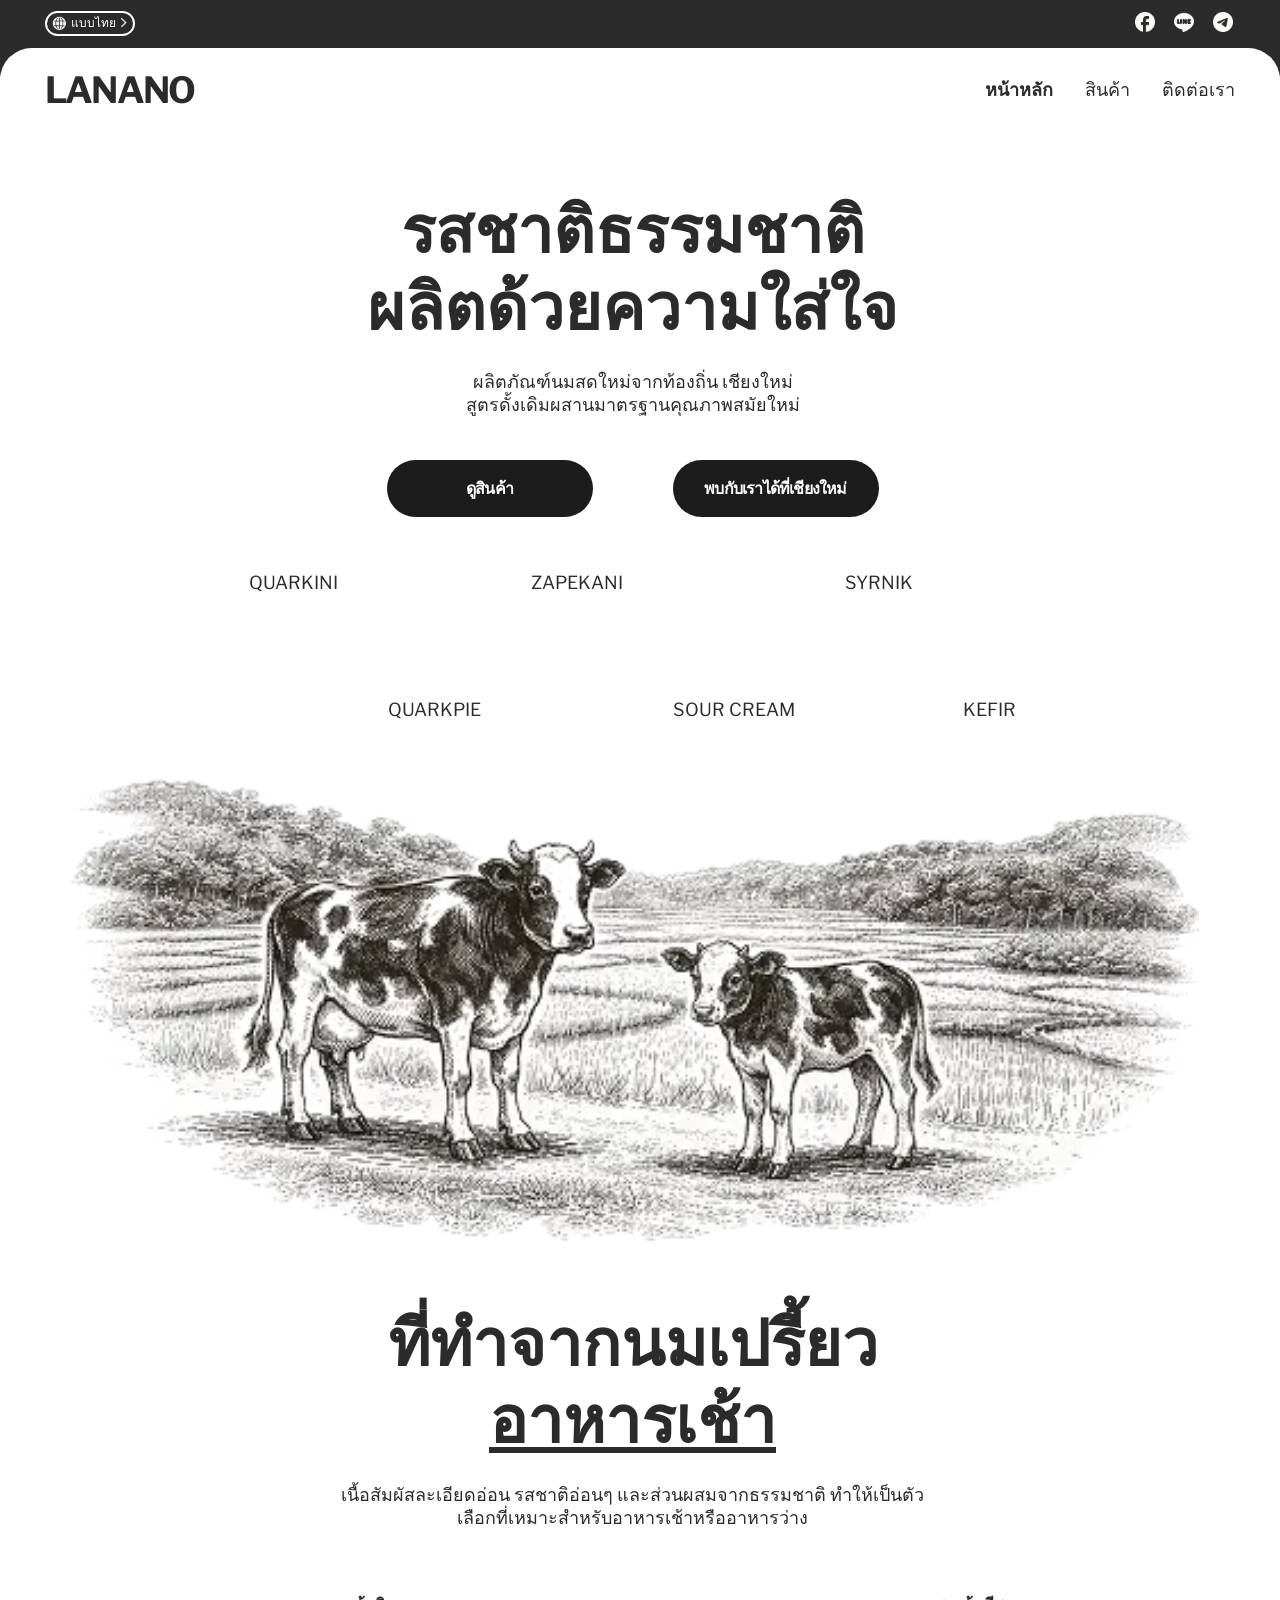
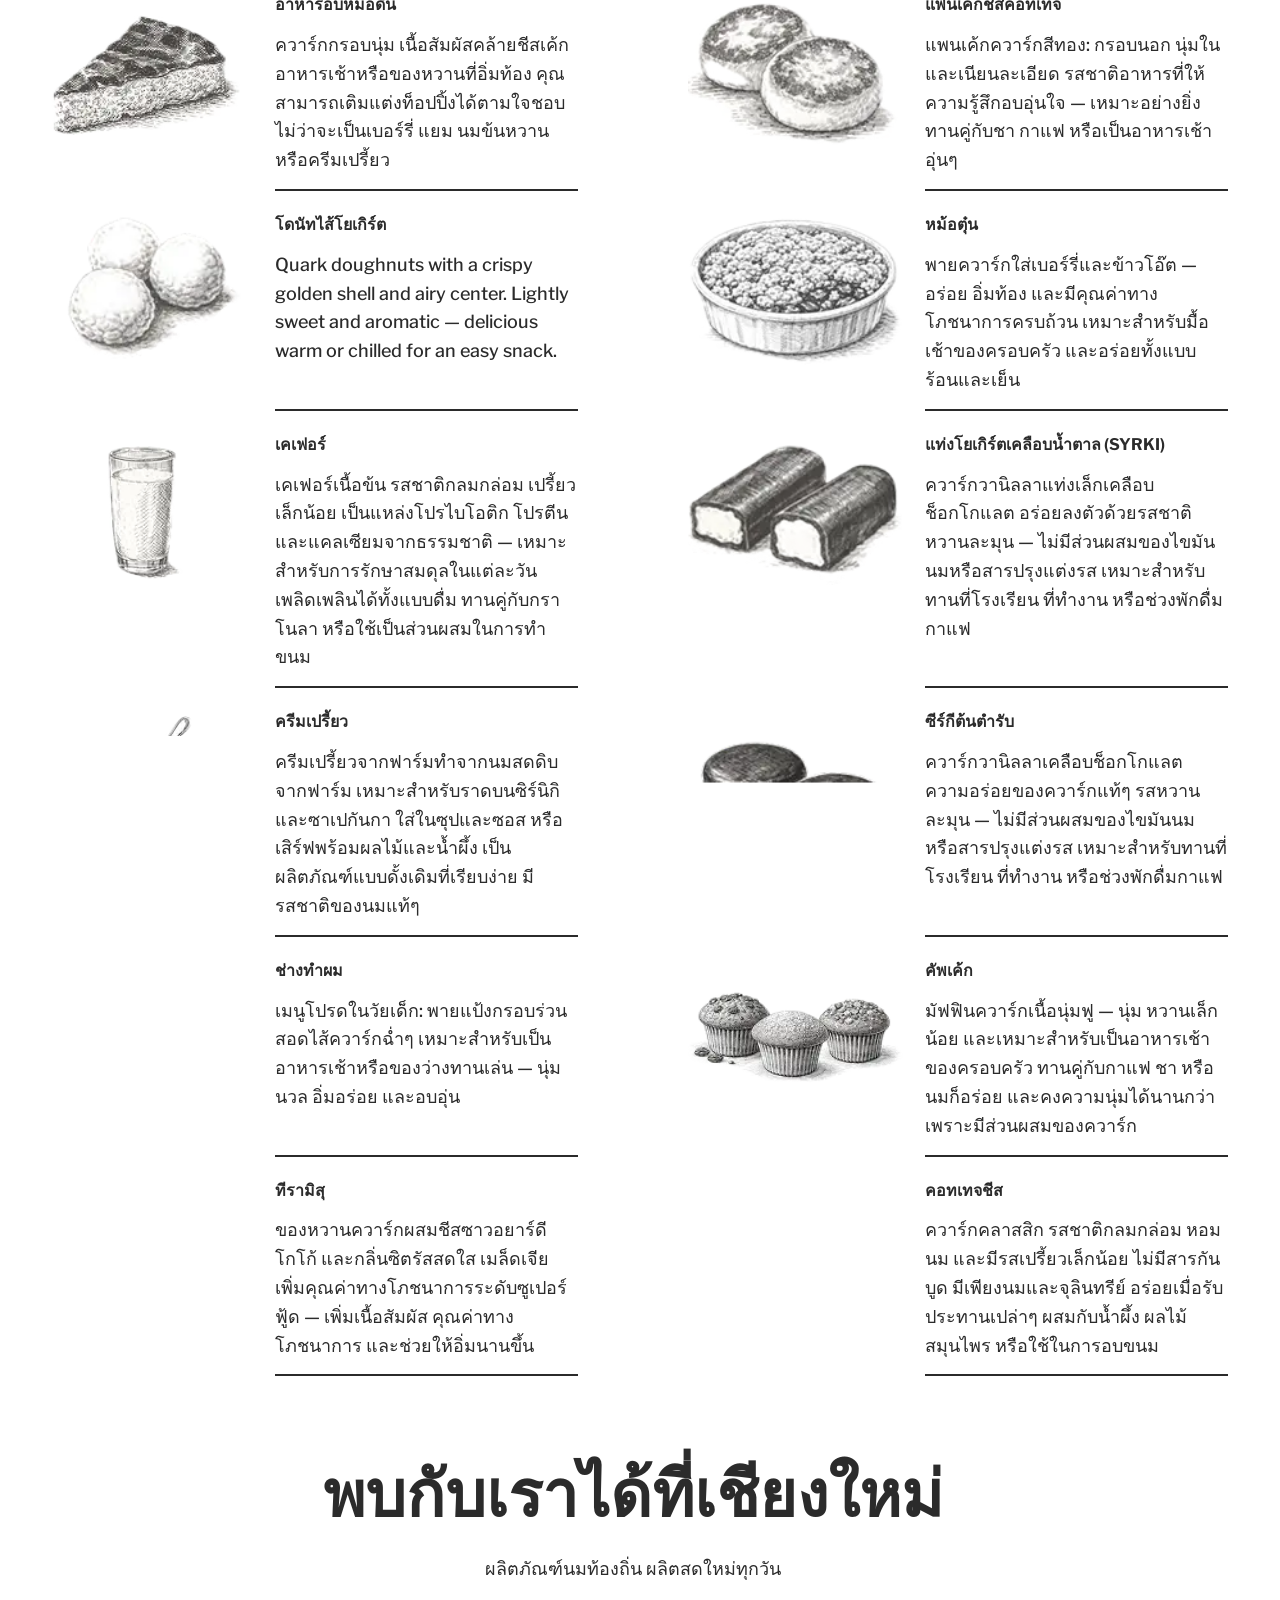
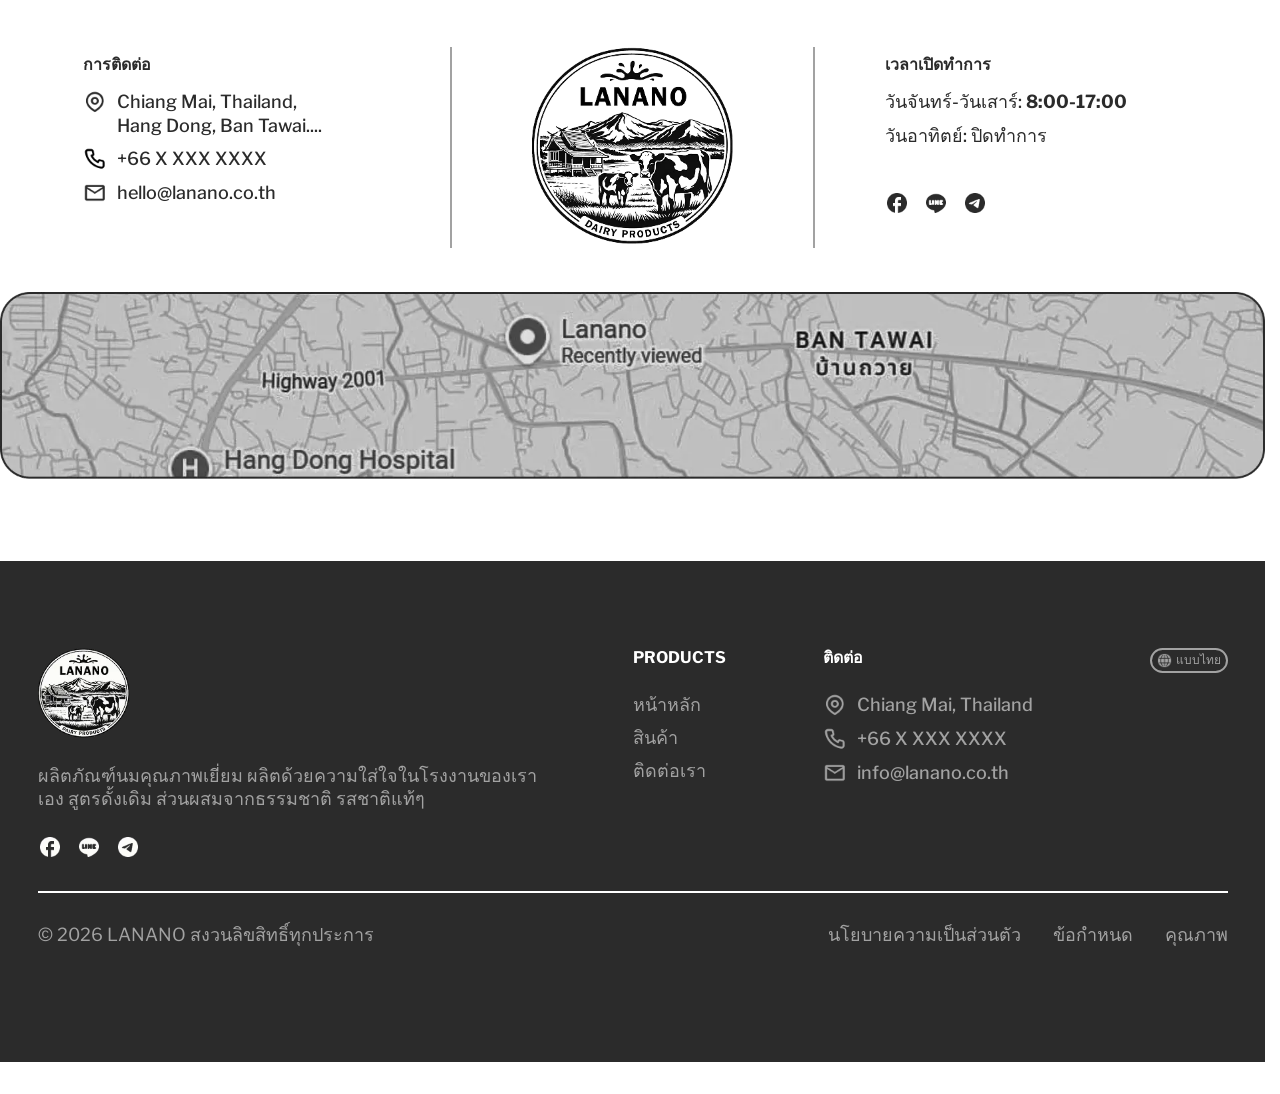
==== th/index.html @ 214e6b3c "initial commit" ====
<!DOCTYPE html>
<html lang="th">

<head>
  <meta charset="UTF-8">
  <meta http-equiv="X-UA-Compatible" content="IE=edge">
  <meta name="viewport" content="width=device-width, initial-scale=1.0">
  <meta name="language" content="Thai">
  <meta name="robots" content="index, follow">

  <meta property="og:locale" content="th_TH">
  <meta property="og:url" content="https://lanano.co.th/">
  <meta property="og:image" content="https://lanano.co.th/main.png">
  <meta property="og:image:width" content="1200">
  <meta property="og:image:height" content="630">
  <meta property="og:image:alt" content="Home page">
  <meta property="og:image:type" content="image/png">
  <meta property="og:type" content="website">

  <meta name="twitter:card" content="summary_large_image">
  <meta name="twitter:site" content="https://lanano.co.th/">
  <meta name="twitter:image" content="https://lanano.co.th/main.png">

  <link rel="alternate" href="https://lanano.co.th/" hreflang="en-EN">
  <link rel="alternate" href="https://lanano.co.th/th" hreflang="th-TH">
  <link rel="alternate" href="https://lanano.co.th/zh" hreflang="zh-ZH">

  <meta name="twitter:title" content="ลานาโน — ผลิตภัณฑ์นมสดใหม่ทุกวัน">
  <meta property="og:title" content="ลานาโน — ผลิตภัณฑ์นมสดใหม่ทุกวัน">
  <meta property="og:site_name"
    content="ผลิตภัณฑ์นมหมักและขนมหวานควาร์กสดใหม่ ผลิตในเชียงใหม่ นมสด จุลินทรีย์ที่มีชีวิต สูตรอาหารสะอาด รสชาติอบอุ่น เป็นกันเอง">
  <meta name="twitter:description"
    content="ผลิตภัณฑ์นมหมักและขนมหวานควาร์กสดใหม่ ผลิตในเชียงใหม่ นมสด จุลินทรีย์ที่มีชีวิต สูตรอาหารสะอาด รสชาติอบอุ่น เป็นกันเอง">
  <meta name="description"
    content="ผลิตภัณฑ์นมหมักและขนมหวานควาร์กสดใหม่ ผลิตในเชียงใหม่ นมสด จุลินทรีย์ที่มีชีวิต สูตรอาหารสะอาด รสชาติอบอุ่น เป็นกันเอง">
  <title>ลานาโน — ผลิตภัณฑ์นมสดใหม่ทุกวัน</title>

  <link rel="canonical" href="https://lanano.co.th/">
  <link rel="icon" href="/favicon.png" type="image/png">
  <link rel="preload" href="/fonts/librefranklin-bold.woff2" as="font" type="font/woff2" crossorigin>
  <link rel="preload" href="/fonts/librefranklin-medium.woff2" as="font" type="font/woff2" crossorigin>
  <link rel="preload" href="/fonts/librefranklin-regular.woff2" as="font" type="font/woff2" crossorigin>
  <link rel="stylesheet" href="/resources/aos/aos.css">
  <link rel="stylesheet" href="/css/main-min.css">
  <script defer src="/resources/aos/aos.js"></script>
  <script defer src="/js/main.js"></script>
</head>

<body>
  <div class="page init-aos">
    <!-- start header -->
    <header class="header">
      <div class="header__top bg-dark">
        <div class="header__container container">
          <div class="lang">
            <button class="lang__active hover-color color-white fw-500 tx-12-10" aria-label="แบบไทย">
              <span class="lang__active-icon" style="background-image: url('/img/icons/lang-white.webp');"></span>
              แบบไทย
              <span class="lang__active-arrow" style="background-image: url('/img/icons/arrow.webp');"></span>
            </button>
            <ul class="lang__list" aria-label="List langs">
              <li>
                <a class="tx-12-10 hover-color fw-500" href="/" aria-label="Open English version site">
                  English
                </a>
              </li>
              <li>
                <a class="tx-12-10 hover-color fw-500" href="/zh" aria-label="Open Chinese version site">
                  中國人
                </a>
              </li>
            </ul>
          </div>
          <ul class="issocial" aria-label="Social links">
            <li>
              <a class="icon hover-opacity" target="_blank" href="#!" aria-label="Open facebook">
                <img src="/img/social-icons/facebook-white.webp" width="24" height="24" title="Open facebook"
                  alt="Facebook">
              </a>
            </li>
            <li>
              <a class="icon hover-opacity" target="_blank" href="#!" aria-label="Open ume">
                <img src="/img/social-icons/ume-white.webp" width="24" height="24" title="Open ume" alt="Ume">
              </a>
            </li>
            <li>
              <a class="icon hover-opacity" target="_blank" href="https://t.me/lanano_th" aria-label="Open telegram">
                <img src="/img/social-icons/telegram-white.webp" width="24" height="24" title="Open telegram"
                  alt="Telegram">
              </a>
            </li>
          </ul>
        </div>
      </div>
      <div class="header__bottom bg-white">
        <div class="header__container container">
          <a class="hover-color logo-tx" href="/th" aria-label="Go to main page">
            LANANO
          </a>
          <button class="burger" aria-label="Burger menu">
            <span></span>
            <span></span>
            <span></span>
          </button>
          <div class="header__menu">
            <nav class="nav" aria-label="Navigation site">
              <ul class="nav__list" aria-label="List navigation site">
                <li class="nav__item">
                  <a class="nav__link tx-main fw-700 uppercase" href="/th" aria-label="Home">
                    หน้าหลัก
                  </a>
                </li>
                <li class="nav__item">
                  <a class="nav__link tx-main uppercase" href="#products" aria-label="Products">
                    สินค้า
                  </a>
                </li>
                <li class="nav__item">
                  <a class="nav__link tx-main uppercase" href="#contacts" aria-label="Contacts">
                    ติดต่อเรา
                  </a>
                </li>
              </ul>
            </nav>
            <button class="header__exit-menu" aria-label="Close burger menu"></button>
          </div>
        </div>
      </div>
    </header>
    <!-- end header -->
    <main class="main mb-section">
      <!-- start hero -->
      <section class="hero mb-44-40">
        <div class="container">
          <div class="hero__descr mb-44-15">
            <div class="hero__icon" data-aos="fade-up">
              <img src="/img/caplya.webp" width="128" height="24" title="Caplya decorative icon"
                alt="Caplya decorative icon">
            </div>
            <h1 class="tx-64-24 fw-700 text-center mb-24-15" data-aos="fade-up">
              รสชาติธรรมชาติ <br>
              ผลิตด้วยความใส่ใจ
            </h1>
            <p class="text-center tx-main mb-44-15" data-aos="fade-up">
              ผลิตภัณฑ์นมสดใหม่จากท้องถิ่น เชียงใหม่ <br>
              สูตรดั้งเดิมผสานมาตรฐานคุณภาพสมัยใหม่
            </p>
            <ul class="hero__links mb-24-15" aria-label="links" data-aos="fade-up">
              <li>
                <a class="but uppercase" href="#products" aria-label="ดูสินค้า">
                  ดูสินค้า
                </a>
              </li>
              <li>
                <a class="but uppercase" href="#contacts" aria-label="พบกับเราได้ที่เชียงใหม่">
                  พบกับเราได้ที่เชียงใหม่
                </a>
              </li>
            </ul>
          </div>
          <ul class="hero__products mb-44-15" aria-label="Products" data-aos="fade-up">
            <li>
              <div class="hero__products-image mb-10">
                <picture>
                  <source media="(min-width: 320px)" srcset="/img/hero-products-1.webp" type="image/webp">
                  <img src="#" title="Quarkini" alt="Quarkini">
                </picture>
              </div>
              <strong class="tx-main text-center uppercase">
                Quarkini
              </strong>
            </li>
            <li>
              <div class="hero__products-image mb-10">
                <picture>
                  <source media="(min-width: 320px)" srcset="/img/hero-products-2.webp" type="image/webp">
                  <img src="#" title="Quarkpie" alt="Quarkpie">
                </picture>
              </div>
              <strong class="tx-main text-center uppercase">
                Quarkpie
              </strong>
            </li>
            <li>
              <div class="hero__products-image mb-10">
                <picture>
                  <source media="(min-width: 320px)" srcset="/img/hero-products-3.webp" type="image/webp">
                  <img src="#" title="Zapekani" alt="Zapekani">
                </picture>
              </div>
              <strong class="tx-main text-center uppercase">
                Zapekani
              </strong>
            </li>
            <li>
              <div class="hero__products-image mb-10">
                <picture>
                  <source media="(min-width: 320px)" srcset="/img/hero-products-4.webp" type="image/webp">
                  <img src="#" title="Sour cream" alt="Sour cream">
                </picture>
              </div>
              <strong class="tx-main text-center uppercase">
                Sour cream
              </strong>
            </li>
            <li>
              <div class="hero__products-image mb-10">
                <picture>
                  <source media="(min-width: 320px)" srcset="/img/hero-products-5.webp" type="image/webp">
                  <img src="#" title="Syrnik" alt="Syrnik">
                </picture>
              </div>
              <strong class="tx-main text-center uppercase">
                Syrnik
              </strong>
            </li>
            <li>
              <div class="hero__products-image mb-10">
                <picture>
                  <source media="(min-width: 320px)" srcset="/img/hero-products-6.webp" type="image/webp">
                  <img src="#" title="Kefir" alt="Kefir">
                </picture>
              </div>
              <strong class="tx-main text-center uppercase">
                Kefir
              </strong>
            </li>
          </ul>
          <div class="hero__image" data-aos="fade-up">
            <picture>
              <source media="(min-width: 601px)" srcset="/img/hero.webp" type="image/webp">
              <source media="(max-width: 600px)" srcset="/img/hero-mob.webp" type="image/webp">
              <img src="#!" width="336" height="336" title="Natural Taste Crafted with Care" alt="Natural Taste">
            </picture>
          </div>
        </div>
      </section>
      <!-- end hero -->

      <!-- start products -->
      <section class="products mb-section">
        <div class="products__archer" id="products"></div>
        <div class="container">
          <div class="products__descr mb-66-40">
            <h2 class="text-center mb-24-15 tx-64-24 fw-700" data-aos="fade-up">
              ที่ทำจากนมเปรี้ยว <br> <span class="underline">อาหารเช้า</span>
            </h2>
            <div class="products__texts" data-aos="fade-up">
              <p class="tx-main text-center mb-10">
                เนื้อสัมผัสละเอียดอ่อน รสชาติอ่อนๆ และส่วนผสมจากธรรมชาติ
                ทำให้เป็นตัวเลือกที่เหมาะสำหรับอาหารเช้าหรืออาหารว่าง
              </p>
            </div>
          </div>
          <ul class="products__list" aria-label="Products">
            <li class="products__item" data-aos="fade-up">
              <div class="products__left">
                <div class="products__image">
                  <picture>
                    <source media="(min-width: 601px)" srcset="/img/curd-based-1.webp" type="image/webp">
                    <source media="(max-width: 600px)" srcset="/img/curd-based-1-mob.webp" type="image/webp">
                    <img src="#!" loading="lazy" width="120" height="120" title="อาหารอบหม้อดิน" alt="อาหารอบหม้อดิน">
                  </picture>
                </div>
              </div>
              <div class="products__right">
                <h3 class="products__name tx-16-14 fw-700 uppercase">
                  อาหารอบหม้อดิน
                </h3>
                <p class="tx-main fw-500">
                  ควาร์กกรอบนุ่ม เนื้อสัมผัสคล้ายชีสเค้ก อาหารเช้าหรือของหวานที่อิ่มท้อง
                  คุณสามารถเติมแต่งท็อปปิ้งได้ตามใจชอบ ไม่ว่าจะเป็นเบอร์รี่ แยม นมข้นหวาน หรือครีมเปรี้ยว
                </p>
              </div>
            </li>
            <li class="products__item" data-aos="fade-up">
              <div class="products__left">
                <div class="products__image">
                  <picture>
                    <source media="(min-width: 601px)" srcset="/img/curd-based-7.webp" type="image/webp">
                    <source media="(max-width: 600px)" srcset="/img/curd-based-7-mob.webp" type="image/webp">
                    <img src="#!" loading="lazy" width="120" height="120" title="แพนเค้กชีสคอทเทจ"
                      alt="แพนเค้กชีสคอทเทจ">
                  </picture>
                </div>
              </div>
              <div class="products__right">
                <h3 class="products__name tx-16-14 fw-700 uppercase">
                  แพนเค้กชีสคอทเทจ
                </h3>
                <p class="tx-main fw-500">
                  แพนเค้กควาร์กสีทอง: กรอบนอก นุ่มใน และเนียนละเอียด รสชาติอาหารที่ให้ความรู้สึกอบอุ่นใจ —
                  เหมาะอย่างยิ่ง
                  ทานคู่กับชา กาแฟ หรือเป็นอาหารเช้าอุ่นๆ
                </p>
              </div>
            </li>
            <li class="products__item" data-aos="fade-up">
              <div class="products__left">
                <div class="products__image">
                  <picture>
                    <source media="(min-width: 601px)" srcset="/img/curd-based-2.webp" type="image/webp">
                    <source media="(max-width: 600px)" srcset="/img/curd-based-2-mob.webp" type="image/webp">
                    <img src="#!" loading="lazy" width="120" height="120" title="โดนัทไส้โยเกิร์ต"
                      alt="โดนัทไส้โยเกิร์ต">
                  </picture>
                </div>
              </div>
              <div class="products__right">
                <h3 class="products__name tx-16-14 fw-700 uppercase">
                  โดนัทไส้โยเกิร์ต
                </h3>
                <p class="tx-main fw-500">
                  Quark doughnuts with a crispy golden shell and airy center. Lightly sweet and aromatic — delicious
                  warm or chilled for an easy snack.
                </p>
              </div>
            </li>
            <li class="products__item" data-aos="fade-up">
              <div class="products__left">
                <div class="products__image">
                  <picture>
                    <source media="(min-width: 601px)" srcset="/img/curd-based-8.webp" type="image/webp">
                    <source media="(max-width: 600px)" srcset="/img/curd-based-8-mob.webp" type="image/webp">
                    <img src="#!" loading="lazy" width="120" height="120" title="หม้อตุ๋น" alt="หม้อตุ๋น">
                  </picture>
                </div>
              </div>
              <div class="products__right">
                <h3 class="products__name tx-16-14 fw-700 uppercase">
                  หม้อตุ๋น
                </h3>
                <p class="tx-main fw-500">
                  พายควาร์กใส่เบอร์รี่และข้าวโอ๊ต — อร่อย อิ่มท้อง และมีคุณค่าทางโภชนาการครบถ้วน
                  เหมาะสำหรับมื้อเช้าของครอบครัว
                  และอร่อยทั้งแบบร้อนและเย็น
                </p>
              </div>
            </li>
            <li class="products__item" data-aos="fade-up">
              <div class="products__left">
                <div class="products__image">
                  <picture>
                    <source media="(min-width: 601px)" srcset="/img/curd-based-3.webp" type="image/webp">
                    <source media="(max-width: 600px)" srcset="/img/curd-based-3-mob.webp" type="image/webp">
                    <img src="#!" loading="lazy" width="120" height="120" title="เคเฟอร์" alt="เคเฟอร์">
                  </picture>
                </div>
              </div>
              <div class="products__right">
                <h3 class="products__name tx-16-14 fw-700 uppercase">
                  เคเฟอร์
                </h3>
                <p class="tx-main fw-500">
                  เคเฟอร์เนื้อข้น รสชาติกลมกล่อม เปรี้ยวเล็กน้อย เป็นแหล่งโปรไบโอติก โปรตีน และแคลเซียมจากธรรมชาติ —
                  เหมาะสำหรับการรักษาสมดุลในแต่ละวัน เพลิดเพลินได้ทั้งแบบดื่ม ทานคู่กับกราโนลา
                  หรือใช้เป็นส่วนผสมในการทำขนม
                </p>
              </div>
            </li>
            <li class="products__item" data-aos="fade-up">
              <div class="products__left">
                <div class="products__image">
                  <picture>
                    <source media="(min-width: 601px)" srcset="/img/curd-based-9.webp" type="image/webp">
                    <source media="(max-width: 600px)" srcset="/img/curd-based-9-mob.webp" type="image/webp">
                    <img src="#!" loading="lazy" width="120" height="120" title="แท่งโยเกิร์ตเคลือบน้ำตาล (syrki)"
                      alt="แท่งโยเกิร์ตเคลือบน้ำตาล (syrki)">
                  </picture>
                </div>
              </div>
              <div class="products__right">
                <h3 class="products__name tx-16-14 fw-700 uppercase">
                  แท่งโยเกิร์ตเคลือบน้ำตาล (syrki)
                </h3>
                <p class="tx-main fw-500">
                  ควาร์กวานิลลาแท่งเล็กเคลือบช็อกโกแลต อร่อยลงตัวด้วยรสชาติหวานละมุน —
                  ไม่มีส่วนผสมของไขมันนมหรือสารปรุงแต่งรส เหมาะสำหรับทานที่โรงเรียน ที่ทำงาน หรือช่วงพักดื่มกาแฟ
                </p>
              </div>
            </li>
            <li class="products__item" data-aos="fade-up">
              <div class="products__left">
                <div class="products__image">
                  <picture>
                    <source media="(min-width: 601px)" srcset="/img/curd-based-4.webp" type="image/webp">
                    <source media="(max-width: 600px)" srcset="/img/curd-based-4-mob.webp" type="image/webp">
                    <img src="#!" loading="lazy" width="120" height="120" title="ครีมเปรี้ยว" alt="ครีมเปรี้ยว">
                  </picture>
                </div>
              </div>
              <div class="products__right">
                <h3 class="products__name tx-16-14 fw-700 uppercase">
                  ครีมเปรี้ยว
                </h3>
                <p class="tx-main fw-500">
                  ครีมเปรี้ยวจากฟาร์มทำจากนมสดดิบจากฟาร์ม เหมาะสำหรับราดบนซิร์นิกิและซาเปกันกา ใส่ในซุปและซอส
                  หรือเสิร์ฟพร้อมผลไม้และน้ำผึ้ง เป็นผลิตภัณฑ์แบบดั้งเดิมที่เรียบง่าย มีรสชาติของนมแท้ๆ
                </p>
              </div>
            </li>
            <li class="products__item" data-aos="fade-up">
              <div class="products__left">
                <div class="products__image">
                  <picture>
                    <source media="(min-width: 601px)" srcset="/img/curd-based-10.webp" type="image/webp">
                    <source media="(max-width: 600px)" srcset="/img/curd-based-10-mob.webp" type="image/webp">
                    <img src="#!" loading="lazy" width="120" height="120" title="ซีร์กีต้นตำรับ" alt="ซีร์กีต้นตำรับ">
                  </picture>
                </div>
              </div>
              <div class="products__right">
                <h3 class="products__name tx-16-14 fw-700 uppercase">
                  ซีร์กีต้นตำรับ
                </h3>
                <p class="tx-main fw-500">
                  ควาร์กวานิลลาเคลือบช็อกโกแลต ความอร่อยของควาร์กแท้ๆ รสหวานละมุน —
                  ไม่มีส่วนผสมของไขมันนมหรือสารปรุงแต่งรส เหมาะสำหรับทานที่โรงเรียน ที่ทำงาน หรือช่วงพักดื่มกาแฟ
                </p>
              </div>
            </li>
            <li class="products__item" data-aos="fade-up">
              <div class="products__left">
                <div class="products__image">
                  <picture>
                    <source media="(min-width: 601px)" srcset="/img/curd-based-5.webp" type="image/webp">
                    <source media="(max-width: 600px)" srcset="/img/curd-based-5-mob.webp" type="image/webp">
                    <img src="#!" loading="lazy" width="120" height="120" title="ช่างทำผม" alt="ช่างทำผม">
                  </picture>
                </div>
              </div>
              <div class="products__right">
                <h3 class="products__name tx-16-14 fw-700 uppercase">
                  ช่างทำผม
                </h3>
                <p class="tx-main fw-500">
                  เมนูโปรดในวัยเด็ก: พายแป้งกรอบร่วนสอดไส้ควาร์กฉ่ำๆ เหมาะสำหรับเป็นอาหารเช้าหรือของว่างทานเล่น —
                  นุ่มนวล อิ่มอร่อย และอบอุ่น
                </p>
              </div>
            </li>
            <li class="products__item" data-aos="fade-up">
              <div class="products__left">
                <div class="products__image">
                  <picture>
                    <source media="(min-width: 601px)" srcset="/img/curd-based-11-mob.webp" type="image/webp">
                    <source media="(max-width: 600px)" srcset="/img/curd-based-11-mob.webp" type="image/webp">
                    <img src="#!" loading="lazy" width="120" height="120" title="คัพเค้ก" alt="คัพเค้ก">
                  </picture>
                </div>
              </div>
              <div class="products__right">
                <h3 class="products__name tx-16-14 fw-700 uppercase">
                  คัพเค้ก
                </h3>
                <p class="tx-main fw-500">
                  มัฟฟินควาร์กเนื้อนุ่มฟู — นุ่ม หวานเล็กน้อย และเหมาะสำหรับเป็นอาหารเช้าของครอบครัว ทานคู่กับกาแฟ ชา
                  หรือนมก็อร่อย และคงความนุ่มได้นานกว่าเพราะมีส่วนผสมของควาร์ก
                </p>
              </div>
            </li>
            <li class="products__item" data-aos="fade-up">
              <div class="products__left">
                <div class="products__image">
                  <picture>
                    <source media="(min-width: 601px)" srcset="/img/curd-based-6.webp" type="image/webp">
                    <source media="(max-width: 600px)" srcset="/img/curd-based-6-mob.webp" type="image/webp">
                    <img src="#!" loading="lazy" width="120" height="120" title="ทีรามิสุ" alt="ทีรามิสุ">
                  </picture>
                </div>
              </div>
              <div class="products__right">
                <h3 class="products__name tx-16-14 fw-700 uppercase">
                  ทีรามิสุ
                </h3>
                <p class="tx-main fw-500">
                  ของหวานควาร์กผสมชีสซาวอยาร์ดี โกโก้ และกลิ่นซิตรัสสดใส เมล็ดเจียเพิ่มคุณค่าทางโภชนาการระดับซูเปอร์ฟู้ด
                  —
                  เพิ่มเนื้อสัมผัส คุณค่าทางโภชนาการ และช่วยให้อิ่มนานขึ้น
                </p>
              </div>
            </li>
            <li class="products__item" data-aos="fade-up">
              <div class="products__left">
                <div class="products__image">
                  <picture>
                    <source media="(min-width: 601px)" srcset="/img/curd-based-12.webp" type="image/webp">
                    <source media="(max-width: 600px)" srcset="/img/curd-based-12-mob.webp" type="image/webp">
                    <img src="#!" loading="lazy" width="120" height="120" title="คอทเทจชีส" alt="คอทเทจชีส">
                  </picture>
                </div>
              </div>
              <div class="products__right">
                <h3 class="products__name tx-16-14 fw-700 uppercase">
                  คอทเทจชีส
                </h3>
                <p class="tx-main fw-500">
                  ควาร์กคลาสสิก รสชาติกลมกล่อม หอมนม และมีรสเปรี้ยวเล็กน้อย ไม่มีสารกันบูด มีเพียงนมและจุลินทรีย์
                  อร่อยเมื่อรับประทานเปล่าๆ ผสมกับน้ำผึ้ง ผลไม้ สมุนไพร หรือใช้ในการอบขนม
                </p>
              </div>
            </li>
          </ul>
        </div>
      </section>
      <!-- end products -->

      <!-- start contacts -->
      <section class="contacts mb-section">
        <div class="contacts__archer" id="contacts"></div>
        <div class="container mb-44-40">
          <div class="contacts__descr mb-66-40">
            <h2 class="text-center mb-24-15 tx-64-24 fw-700" data-aos="fade-up">
              พบกับเราได้ที่เชียงใหม่
            </h2>
            <div class="contacts__texts">
              <p class="tx-main text-center mb-10" data-aos="fade-up">
                ผลิตภัณฑ์นมท้องถิ่น ผลิตสดใหม่ทุกวัน
              </p>
            </div>
          </div>
          <div class="contacts__content mb-44-15" data-aos="fade-up">
            <div class="contacts__left">
              <h3 class="mb-15 tx-16-14 fw-700 uppercase">
                การติดต่อ
              </h3>
              <address class="address">
                <div class="address__item mb-10">
                  <div class="icon" style="background-image: url('/img/icons/geo-black.webp');"></div>
                  <p class="tx-main fw-500">
                    Chiang Mai, Thailand, <br>
                    Hang Dong, Ban Tawai....
                  </p>
                </div>
                <div class="address__item mb-10">
                  <div class="icon" style="background-image: url('/img/icons/phone-black.webp');"></div>
                  <a class="tx-main fw-500 hover-color word-break" href="tel:+66XXXXXXXX">
                    +66 X XXX XXXX
                  </a>
                </div>
                <div class="address__item mb-10">
                  <div class="icon" style="background-image: url('/img/icons/mail-black.webp');"></div>
                  <a class="tx-main fw-500 hover-color word-break" href="mailto:hello@lanano.co.th">
                    hello@lanano.co.th
                  </a>
                </div>
              </address>
            </div>
            <div class="contacts__logo logo">
              <picture>
                <source media="(min-width: 601px)" srcset="/img/logo.webp" type="image/webp">
                <source media="(max-width: 600px)" srcset="/img/logo-mob.webp" type="image/webp">
                <img src="#!" loading="lazy" width="120" height="120" title="Lanano" alt="Lanano">
              </picture>
            </div>
            <div class="contacts__right">
              <h3 class="mb-15 tx-16-14 fw-700 uppercase">
                เวลาเปิดทำการ
              </h3>
              <address>
                <div class="mb-44-15">
                  <p class="tx-main fw-500 mb-10">
                    วันจันทร์-วันเสาร์: <span class="fw-700">8:00-17:00</span>
                  </p>
                  <p class="tx-main fw-500 mb-10">
                    วันอาทิตย์: ปิดทำการ
                  </p>
                </div>
                <ul class="issocial" aria-label="Social links">
                  <li>
                    <a class="icon hover-opacity" target="_blank" href="#!" aria-label="Open facebook">
                      <img src="/img/social-icons/facebook-black.webp" width="24" height="24" title="Open facebook"
                        alt="Facebook">
                    </a>
                  </li>
                  <li>
                    <a class="icon hover-opacity" target="_blank" href="#!" aria-label="Open ume">
                      <img src="/img/social-icons/ume-black.webp" width="24" height="24" title="Open ume" alt="Ume">
                    </a>
                  </li>
                  <li>
                    <a class="icon hover-opacity" target="_blank" href="https://t.me/lanano_th"
                      aria-label="Open telegram">
                      <img src="/img/social-icons/telegram-black.webp" width="24" height="24" title="Open telegram"
                        alt="Telegram">
                    </a>
                  </li>
                </ul>
              </address>
            </div>
          </div>
        </div>
        <div class="wrapper-map" data-aos="fade-up">
          <a class="wrapper-map__map hover-opacity" href="https://maps.app.goo.gl/7nuv294uDSa4K4s3A" target="_blank"
            aria-label="Go to check map">
            <picture>
              <source media="(min-width: 601px)" srcset="/img/map.webp" type="image/webp">
              <source media="(max-width: 600px)" srcset="/img/map-mob.webp" type="image/webp">
              <img src="#!" loading="lazy" width="336" height="336" title="" alt="">
            </picture>
          </a>
        </div>
      </section>
      <!-- end contacts -->
    </main>
    <!-- start footer -->
    <footer class="footer bg-dark">
      <div class="container">
        <div class="footer__top">
          <div class="footer__left">
            <div class="logo logo_92 mb-24-15">
              <picture>
                <source media="(min-width: 601px)" srcset="/img/logo-white.webp" type="image/webp">
                <source media="(max-width: 600px)" srcset="/img/logo-white-mob.webp" type="image/webp">
                <img src="#!" loading="lazy" width="120" height="120" title="Lanano" alt="Lanano">
              </picture>
            </div>
            <p class="tx-main color-gray mb-24-15">
              ผลิตภัณฑ์นมคุณภาพเยี่ยม ผลิตด้วยความใส่ใจในโรงงานของเราเอง สูตรดั้งเดิม ส่วนผสมจากธรรมชาติ
              รสชาติแท้ๆ
            </p>
            <ul class="issocial" aria-label="Social links">
              <li>
                <a class="icon hover-opacity" target="_blank" href="#!" aria-label="Open facebook">
                  <img src="/img/social-icons/facebook-white.webp" width="24" height="24" title="Open facebook"
                    alt="Facebook">
                </a>
              </li>
              <li>
                <a class="icon hover-opacity" target="_blank" href="#!" aria-label="Open ume">
                  <img src="/img/social-icons/ume-white.webp" width="24" height="24" title="Open ume" alt="Ume">
                </a>
              </li>
              <li>
                <a class="icon hover-opacity" target="_blank" href="https://t.me/lanano_th" aria-label="Open telegram">
                  <img src="/img/social-icons/telegram-white.webp" width="24" height="24" title="Open telegram"
                    alt="Telegram">
                </a>
              </li>
            </ul>
          </div>
          <div class="footer__wrapper-nav">
            <strong class="footer__title uppercase tx-16-14 fw-700 color-white mb-24-15">
              Products
            </strong>
            <nav class="nav" aria-label="Navigation site">
              <ul class="nav__list" aria-label="Navigation site list">
                <li class="nav__item">
                  <a class="nav__link tx-main fw-500 color-gray hover-color" href="/th" aria-label="Home">
                    หน้าหลัก
                  </a>
                </li>
                <li class="nav__item">
                  <a class="nav__link tx-main fw-500 color-gray hover-color" href="#products" aria-label="Products">
                    สินค้า
                  </a>
                </li>
                <li class="nav__item">
                  <a class="nav__link tx-main fw-500 color-gray hover-color" href="#contacts" aria-label="Contacts">
                    ติดต่อเรา
                  </a>
                </li>
              </ul>
            </nav>
          </div>
          <div class="footer__wrapper-contacts">
            <strong class="footer__title uppercase tx-16-14 fw-700 color-white mb-24-15">
              ติดต่อ
            </strong>
            <address class="address">
              <div class="address__item mb-10">
                <div class="icon" style="background-image: url('/img/icons/geo-white.webp');"></div>
                <p class="tx-main color-gray fw-500">
                  Chiang Mai, Thailand
                </p>
              </div>
              <div class="address__item mb-10">
                <div class="icon" style="background-image: url('/img/icons/phone-white.webp');"></div>
                <a class="tx-main fw-500 color-gray hover-color word-break" href="tel:+66XXXXXXXX">
                  +66 X XXX XXXX
                </a>
              </div>
              <div class="address__item mb-10">
                <div class="icon" style="background-image: url('/img/icons/mail-white.webp');"></div>
                <a class="tx-main fw-500 color-gray hover-color word-break" href="mailto:hello@lanano.co.th">
                  info@lanano.co.th
                </a>
              </div>
            </address>
          </div>
          <div class="lang">
            <button class="lang__active hover-color color-gray fw-500 tx-12-10" aria-label="Thai">
              <span class="lang__active-icon lang__active-icon_24"
                style="background-image: url('/img/icons/lang-gray.webp');"></span>
              แบบไทย
            </button>
            <ul class="lang__list" aria-label="List langs">
              <li>
                <a class="tx-12-10 hover-color fw-500" href="/" aria-label="Open English version site">English</a>
              </li>
              <li>
                <a class="tx-12-10 hover-color fw-500" href="/zh" aria-label="Open Chinese version site">中國人</a>
              </li>
            </ul>
          </div>
        </div>
        <div class="footer__bottom">
          <p class="tx-main color-gray">
            © 2026 LANANO สงวนลิขสิทธิ์ทุกประการ
          </p>
          <nav class="nav" aria-label="Navigation site">
            <ul class="nav__list nav__list_footer" aria-label="Navigation site list">
              <li class="nav__item">
                <a class="nav__link tx-main color-gray hover-color" href="#!" aria-label="นโยบายความเป็นส่วนตัว">
                  นโยบายความเป็นส่วนตัว
                </a>
              </li>
              <li class="nav__item">
                <a class="nav__link tx-main color-gray hover-color" href="#!" aria-label="ข้อกำหนด">
                  ข้อกำหนด
                </a>
              </li>
              <li class="nav__item">
                <a class="nav__link tx-main color-gray hover-color" href="#!" aria-label="คุณภาพ">
                  คุณภาพ
                </a>
              </li>
            </ul>
          </nav>
        </div>
      </div>
    </footer>
    <!-- end footer -->
  </div>
</body>

</html>
---- css/main-min.css ----
* {
  padding: 0;
  margin: 0;
  border: 0
}

*,
:after,
:before {
  -webkit-box-sizing: border-box;
  box-sizing: border-box
}

:active,
:focus {
  outline: 0
}

a:active,
a:focus {
  outline: 0
}

aside,
footer,
header,
nav {
  display: block
}

body,
html {
  width: 100%;
  font-size: 100%;
  line-height: 1;
  font-size: 14px;
  -ms-text-size-adjust: 100%;
  -moz-text-size-adjust: 100%;
  -webkit-text-size-adjust: 100%;
  scroll-behavior: smooth;
  scrollbar-gutter: stable
}

button,
input,
textarea {
  font-family: inherit
}

input::-ms-clear {
  display: none
}

input,
textarea {
  -moz-appearance: none;
  appearance: none;
  -webkit-appearance: none;
  border-radius: 0
}

input::-webkit-input-placeholder,
textarea::-webkit-input-placeholder {
  color: inherit
}

input::-moz-placeholder,
textarea::-moz-placeholder {
  color: inherit
}

input:-ms-input-placeholder,
textarea:-ms-input-placeholder {
  color: inherit
}

input::-ms-input-placeholder,
textarea::-ms-input-placeholder {
  color: inherit
}

input::placeholder,
textarea::placeholder {
  color: inherit
}

textarea {
  resize: none
}

button {
  cursor: pointer;
  background-color: transparent
}

button::-moz-focus-inner {
  padding: 0;
  border: 0
}

a {
  display: inline-block;
  color: inherit
}

a,
a:visited {
  text-decoration: none
}

a:hover {
  text-decoration: none
}

ul li {
  list-style: none
}

img {
  display: block;
  width: 100%;
  height: 100%;
  -o-object-fit: contain;
  object-fit: contain;
  -o-object-position: center;
  object-position: center;
  vertical-align: top
}

svg {
  display: block;
  width: 100%;
  height: 100%
}

h1,
h2,
h3,
h4,
h5,
h6 {
  font-size: inherit;
  font-weight: inherit
}

picture {
  display: block;
  width: 100%;
  height: 100%
}

input::-webkit-inner-spin-button,
input::-webkit-outer-spin-button {
  -webkit-appearance: none;
  margin: 0
}

input[type=number] {
  -moz-appearance: textfield
}

address {
  font-style: normal
}

strong {
  display: block
}

input:-webkit-autofill,
input:-webkit-autofill::first-line,
input:-webkit-autofill:focus,
textarea:-webkit-autofill,
textarea:-webkit-autofill::first-line,
textarea:-webkit-autofill:focus {
  -webkit-transition: background-color 5000s ease-in-out 0s;
  transition: background-color 5000s ease-in-out 0s;
  background-color: transparent !important
}

input:-moz-fill-selected,
textarea:-moz-fill-selected {
  -moz-transition: background-color 5000s ease-in-out 0s;
  transition: background-color 5000s ease-in-out 0s;
  background-color: transparent !important
}

input::-ms-value,
textarea::-ms-value {
  -ms-transition: background-color 5000s ease-in-out 0s;
  transition: background-color 5000s ease-in-out 0s;
  background-color: transparent !important
}

@font-face {
  font-family: Librefranklin;
  font-style: normal;
  font-weight: 700;
  font-display: swap;
  src: url(/fonts/librefranklin-bold.woff2) format("woff2")
}

@font-face {
  font-family: Librefranklin;
  font-style: normal;
  font-weight: 500;
  font-display: swap;
  src: url(/fonts/librefranklin-medium.woff2) format("woff2")
}

@font-face {
  font-family: Librefranklin;
  font-style: normal;
  font-weight: 400;
  font-display: swap;
  src: url(/fonts/librefranklin-regular.woff2) format("woff2")
}

:root {
  --font-main: "Librefranklin", sans-serif;
  --container-width: 1190px;
  --container-step: 20px;
  --container-step-tablet: 15px;
  --container-step-mobile: 10px;
  --container: calc(var(--container-width) + (var(--container-step) * 2));
  --background-page: #fff;
  --main: #2b2b2b;
  --black: #000000;
  --white: #ffffff;
  --dark: #2B2B2B;
  --hover: #7B68EE;
  --active: #4169E1
}

.logo-tx {
  font-weight: 700;
  font-size: 36px;
  line-height: 100%;
  letter-spacing: -.05em
}

@media (max-width:991px) {
  .logo-tx {
    font-size: 28px
  }
}

@media (max-width:600px) {
  .logo-tx {
    font-size: 24px
  }
}

.visually-hidden {
  position: absolute;
  width: 1px;
  height: 1px;
  margin: -1px;
  padding: 0;
  overflow: hidden;
  border: 0;
  clip: rect(0 0 0 0)
}

.tx-12-10 {
  font-weight: 400;
  font-size: 12px;
  line-height: 120%
}

@media (max-width:600px) {
  .tx-12-10 {
    font-size: 10px
  }
}

.tx-64-24 {
  font-weight: 400;
  font-size: 64px;
  line-height: 120%
}

@media (max-width:1220px) {
  .tx-64-24 {
    font-size: 48px
  }
}

@media (max-width:991px) {
  .tx-64-24 {
    font-size: 32px
  }
}

@media (max-width:600px) {
  .tx-64-24 {
    font-size: 24px
  }
}

.tx-16-14 {
  font-size: 16px;
  font-weight: 400;
  line-height: 1.3
}

@media (max-width:600px) {
  .tx-16-14 {
    font-size: 14px
  }
}

.tx-main {
  font-size: 18px;
  font-weight: 400;
  line-height: 1.3
}

@media (max-width:991px) {
  .tx-main {
    font-size: 16px
  }
}

@media (max-width:600px) {
  .tx-main {
    font-size: 14px
  }
}

.icon {
  width: 24px;
  height: 24px;
  background-position: center;
  background-repeat: no-repeat;
  background-size: contain
}

@media (max-width:600px) {
  .icon {
    width: 20px;
    height: 20px
  }
}

.logo {
  width: 100%;
  max-width: 201px;
  height: 201px
}

@media (max-width:991px) {
  .logo {
    max-width: 168px;
    height: 168px
  }
}

@media (max-width:600px) {
  .logo {
    max-width: 122px;
    height: 122px
  }
}

.logo_92 {
  max-width: 92px;
  height: 92px
}

@media (max-width:991px) {
  .logo_92 {
    max-width: 72px;
    height: 72px
  }
}

@media (max-width:600px) {
  .logo_92 {
    max-width: 64px;
    height: 64px
  }
}

.but {
  display: -webkit-box;
  display: -ms-flexbox;
  display: flex;
  -webkit-box-align: center;
  -ms-flex-align: center;
  align-items: center;
  -webkit-box-pack: center;
  -ms-flex-pack: center;
  justify-content: center;
  padding: 10px 24px;
  font-size: 16px;
  line-height: 1;
  font-weight: 700;
  letter-spacing: -.05em;
  color: var(--white);
  background-color: #1c1c1c;
  width: -webkit-fit-content;
  width: -moz-fit-content;
  width: fit-content;
  border-radius: 47px;
  min-width: 206px;
  min-height: 57px;
  -webkit-transition: background-color .3s ease-in-out;
  transition: background-color .3s ease-in-out;
  text-align: center
}

@media (max-width:991px) {
  .but {
    font-size: 14px;
    min-height: 42px;
    min-width: 180px
  }
}

@media (max-width:600px) {
  .but {
    font-size: 10px;
    border-radius: 29px;
    min-width: 146px;
    min-height: 35px;
    padding: 10px 20px
  }
}

@media (any-hover:hover) {
  .but:hover {
    background-color: var(--hover)
  }
}

.but:focus-visible {
  background-color: var(--hover)
}

.but:active {
  background-color: var(--active);
  -webkit-transition-duration: .1s;
  transition-duration: .1s
}

.mb-section:not(:last-child) {
  margin-bottom: 80px
}

@media (max-width:991px) {
  .mb-section:not(:last-child) {
    margin-bottom: 60px
  }
}

@media (max-width:600px) {
  .mb-section:not(:last-child) {
    margin-bottom: 40px
  }
}

.mb-15:not(:last-child) {
  margin-bottom: 15px
}

.mb-10:not(:last-child) {
  margin-bottom: 10px
}

.mb-24-15:not(:last-child) {
  margin-bottom: 24px
}

@media (max-width:991px) {
  .mb-24-15:not(:last-child) {
    margin-bottom: 20px
  }
}

@media (max-width:600px) {
  .mb-24-15:not(:last-child) {
    margin-bottom: 15px
  }
}

.mb-66-40:not(:last-child) {
  margin-bottom: 66px
}

@media (max-width:991px) {
  .mb-66-40:not(:last-child) {
    margin-bottom: 52px
  }
}

@media (max-width:600px) {
  .mb-66-40:not(:last-child) {
    margin-bottom: 40px
  }
}

.mb-44-40:not(:last-child) {
  margin-bottom: 44px
}

@media (max-width:600px) {
  .mb-44-40:not(:last-child) {
    margin-bottom: 40px
  }
}

.mb-44-15:not(:last-child) {
  margin-bottom: 44px
}

@media (max-width:991px) {
  .mb-44-15:not(:last-child) {
    margin-bottom: 32px
  }
}

@media (max-width:600px) {
  .mb-44-15:not(:last-child) {
    margin-bottom: 15px
  }
}

.color-white {
  color: var(--white)
}

.color-gray {
  color: #a2a2a2
}

.bg-dark {
  background-color: var(--dark)
}

.bg-white {
  background-color: var(--white)
}

.hover-opacity {
  -webkit-transition: opacity .3s ease-in-out;
  transition: opacity .3s ease-in-out
}

@media (any-hover:hover) {
  .hover-opacity:hover {
    opacity: .5
  }
}

.hover-opacity:focus-visible {
  opacity: .5
}

.hover-opacity:active {
  opacity: .5;
  -webkit-transition-duration: .1s;
  transition-duration: .1s
}

.hover-color {
  -webkit-transition: color .3s ease-in-out;
  transition: color .3s ease-in-out
}

@media (any-hover:hover) {
  .hover-color:hover {
    color: var(--hover)
  }
}

.hover-color:focus-visible {
  color: var(--hover)
}

.hover-color:active {
  color: var(--active);
  -webkit-transition-duration: .1s;
  transition-duration: .1s
}

.container {
  max-width: var(--container);
  margin: 0 auto;
  padding: 0 var(--container-step)
}

@media (max-width:991px) {
  .container {
    padding: 0 var(--container-step-tablet)
  }
}

@media (max-width:600px) {
  .container {
    padding: 0 var(--container-step-mobile)
  }
}

.rd-transfer {
  display: -webkit-inline-box;
  display: -ms-inline-flexbox;
  display: inline-flex;
  -ms-flex-wrap: wrap;
  flex-wrap: wrap
}

.page {
  display: -webkit-box;
  display: -ms-flexbox;
  display: flex;
  -webkit-box-orient: vertical;
  -webkit-box-direction: normal;
  -ms-flex-direction: column;
  flex-direction: column;
  font-family: var(--font-main);
  min-height: 100vh;
  overflow: hidden;
  color: var(--main);
  background-color: var(--background-page)
}

.main {
  -webkit-box-flex: 1;
  -ms-flex: 1 1 auto;
  flex: 1 1 auto
}

.main_no-margin:not(:last-child) {
  margin-bottom: 0
}

a,
button {
  color: var(--main)
}

.d-block {
  display: block
}

.w100 {
  min-width: 0;
  width: 100%
}

.relative-z2 {
  position: relative;
  z-index: 2
}

.word-break {
  word-break: break-all
}

.m-auto {
  margin-left: auto;
  margin-right: auto
}

.img-contain {
  -o-object-fit: contain;
  object-fit: contain
}

.img-cover {
  -o-object-fit: cover;
  object-fit: cover
}

.underline {
  text-decoration: underline
}

.text-center {
  text-align: center
}

.text-right {
  text-align: right
}

.uppercase {
  text-transform: uppercase
}

.lowercase {
  text-transform: lowercase
}

.fw-100 {
  font-weight: 100
}

.fw-200 {
  font-weight: 200
}

.fw-300 {
  font-weight: 300
}

.fw-400 {
  font-weight: 400
}

.fw-500 {
  font-weight: 500
}

.fw-600 {
  font-weight: 600
}

.fw-700 {
  font-weight: 700
}

.fw-800 {
  font-weight: 800
}

.fw-900 {
  font-weight: 900
}

.rd-upload img {
  opacity: 0;
  -webkit-transition: opacity .3s ease-in-out;
  transition: opacity .3s ease-in-out
}

.rd-load img {
  opacity: 1
}

.scroll {
  padding-bottom: 10px;
  overflow: auto
}

.scroll::-webkit-scrollbar {
  height: 4px;
  background-color: var(--white)
}

.scroll::-webkit-scrollbar-thumb {
  background-color: var(--brown)
}

.header {
  position: fixed;
  width: 100%;
  left: 0;
  top: 0;
  z-index: 101
}

.header__container {
  display: -webkit-box;
  display: -ms-flexbox;
  display: flex;
  -webkit-box-align: center;
  -ms-flex-align: center;
  align-items: center;
  -webkit-box-pack: justify;
  -ms-flex-pack: justify;
  justify-content: space-between;
  gap: 24px
}

@media (max-width:991px) {
  .header__menu {
    display: -webkit-box;
    display: -ms-flexbox;
    display: flex;
    -webkit-box-orient: vertical;
    -webkit-box-direction: normal;
    -ms-flex-direction: column;
    flex-direction: column;
    position: fixed;
    top: 0;
    left: 0;
    width: 100vw;
    height: 100vh;
    background-color: var(--dark);
    z-index: 100;
    padding: 100px 30px 30px 30px;
    opacity: 0;
    visibility: hidden;
    pointer-events: none;
    overflow: auto;
    -webkit-transition: opacity .2s ease-in-out, visibility .2s ease-in-out, pointer-events .2s ease-in-out;
    transition: opacity .2s ease-in-out, visibility .2s ease-in-out, pointer-events .2s ease-in-out
  }
}

@media (max-width:600px) {
  .header__menu {
    padding: 80px 30px 30px 30px
  }
}

.header__menu.active {
  opacity: 1;
  visibility: visible;
  pointer-events: visible
}

.header__exit-menu {
  display: none;
  position: absolute;
  width: 30px;
  height: 30px;
  background-color: transparent
}

@media (max-width:991px) {
  .header__exit-menu {
    display: block;
    top: 30px;
    right: 30px
  }
}

@media (max-width:600px) {
  .header__exit-menu {
    top: 15px;
    right: 15px
  }
}

.header__exit-menu::before {
  content: "";
  position: absolute;
  top: 12px;
  left: 0;
  width: 100%;
  height: 2px;
  background-color: var(--white);
  -webkit-transform: rotate(45deg);
  transform: rotate(45deg)
}

.header__exit-menu::after {
  content: "";
  position: absolute;
  top: 12px;
  right: 0;
  width: 100%;
  height: 2px;
  background-color: var(--white);
  -webkit-transform: rotate(-45deg);
  transform: rotate(-45deg)
}

.header__top {
  padding-top: 10px;
  padding-bottom: 40px
}

.header__bottom {
  margin-top: -28px;
  padding: 24px 0;
  border-radius: 32px 32px 0 0
}

@media (max-width:991px) {
  .header__bottom {
    border-radius: 24px 24px 0 0
  }
}

.nav__list {
  display: -webkit-box;
  display: -ms-flexbox;
  display: flex;
  -webkit-box-align: center;
  -ms-flex-align: center;
  align-items: center;
  -webkit-box-pack: center;
  -ms-flex-pack: center;
  justify-content: center;
  -ms-flex-wrap: wrap;
  flex-wrap: wrap;
  gap: 10px 32px
}

@media (max-width:991px) {
  .nav__list {
    -webkit-box-orient: vertical;
    -webkit-box-direction: normal;
    -ms-flex-direction: column;
    flex-direction: column;
    gap: 50px
  }
}

@media (max-width:991px) {
  .nav__list_footer {
    -webkit-box-orient: horizontal;
    -webkit-box-direction: normal;
    -ms-flex-direction: row;
    flex-direction: row;
    gap: 10px 32px
  }
}

.nav__link {
  -webkit-transition: color .3s ease-in-out;
  transition: color .3s ease-in-out
}

@media (max-width:991px) {
  .nav__link {
    color: var(--white)
  }
}

@media (any-hover:hover) {
  .nav__link:hover {
    color: var(--hover)
  }
}

.nav__link:focus-visible {
  color: var(--hover)
}

.nav__link:active {
  color: var(--active);
  -webkit-transition-duration: .1s;
  transition-duration: .1s
}

.burger {
  display: none;
  -webkit-box-orient: vertical;
  -webkit-box-direction: normal;
  -ms-flex-direction: column;
  flex-direction: column;
  -webkit-box-pack: justify;
  -ms-flex-pack: justify;
  justify-content: space-between;
  position: relative;
  width: 18px;
  height: 12px;
  background-color: transparent
}

@media (max-width:991px) {
  .burger {
    display: -webkit-box;
    display: -ms-flexbox;
    display: flex
  }
}

.burger span {
  display: block;
  width: 100%;
  height: 2px;
  background-color: var(--dark);
  border-radius: 8px
}

.lang {
  position: relative;
  z-index: 3
}

.lang.active .lang__list {
  opacity: 1;
  visibility: visible
}

.lang.active .lang__active .lang__active-arrow {
  -webkit-transform: rotate(90deg);
  transform: rotate(90deg)
}

.lang__active {
  display: -webkit-box;
  display: -ms-flexbox;
  display: flex;
  -webkit-box-align: center;
  -ms-flex-align: center;
  align-items: center;
  gap: 4px;
  border: 2px solid var(--white);
  padding: 3px 5px;
  border-radius: 24px
}

.lang__active-icon {
  width: 15px;
  height: 15px;
  background-position: center;
  background-repeat: no-repeat;
  background-size: contain
}

@media (max-width:600px) {
  .lang__active-icon {
    width: 12px;
    height: 12px
  }
}

.lang__active-arrow {
  width: 8px;
  height: 10px;
  -ms-flex-negative: 0;
  flex-shrink: 0;
  background-position: center;
  background-repeat: no-repeat;
  background-size: contain;
  -webkit-transition: -webkit-transform .3s ease-in-out;
  transition: -webkit-transform .3s ease-in-out;
  transition: transform .3s ease-in-out;
  transition: transform .3s ease-in-out, -webkit-transform .3s ease-in-out
}

@media (max-width:600px) {
  .lang__active-arrow {
    width: 6px;
    height: 8px
  }
}

.lang__list {
  position: absolute;
  top: 100%;
  left: 0;
  width: 100%;
  z-index: 1;
  opacity: 0;
  visibility: hidden;
  padding: 5px 16px;
  border-radius: 16px;
  border: 2px solid var(--dark);
  background-color: var(--white);
  min-width: 74px;
  -webkit-transition: opacity .3s ease-in-out, visibility .3s ease-in-out;
  transition: opacity .3s ease-in-out, visibility .3s ease-in-out
}

.issocial {
  display: -webkit-box;
  display: -ms-flexbox;
  display: flex;
  gap: 8px 15px;
  -ms-flex-wrap: wrap;
  flex-wrap: wrap;
  -webkit-box-pack: center;
  -ms-flex-pack: center;
  justify-content: center
}

.hero {
  padding-top: 60px
}

@media (max-width:991px) {
  .hero {
    padding-top: 45px
  }
}

@media (max-width:600px) {
  .hero {
    padding-top: 24px
  }
}

.hero__icon {
  display: none;
  width: 113px;
  height: 47px;
  margin: 0 auto 5px auto
}

@media (max-width:991px) {
  .hero__icon {
    display: block
  }
}

.hero__descr {
  max-width: 590px;
  margin: 0 auto;
  width: 100%
}

.hero__products {
  min-height: 160px;
  display: -webkit-box;
  display: -ms-flexbox;
  display: flex;
  gap: 24px 50px;
  -webkit-box-pack: center;
  -ms-flex-pack: center;
  justify-content: center;
  -ms-flex-wrap: wrap;
  flex-wrap: wrap
}

@media (max-width:991px) {
  .hero__products {
    gap: 16px 24px
  }
}

@media (max-width:768px) {
  .hero__products {
    display: none
  }
}

.hero__products li:nth-child(even) {
  -ms-flex-item-align: end;
  align-self: flex-end
}

.hero__links {
  display: -webkit-box;
  display: -ms-flexbox;
  display: flex; 
  gap: 16px 80px;
  justify-content: center;
  -ms-flex-wrap: wrap;
  flex-wrap: wrap
}

@media (max-width:991px) {
  .hero__links {
    -webkit-box-pack: center;
    -ms-flex-pack: center;
    justify-content: center
  }
}

@media (max-width:991px) {
  .hero__links li:first-child {
    display: none
  }
}

.hero__image {
  max-width: 1132px;
  width: 100%;
  margin: 0 auto
}

.products {
  position: relative;
}

.products__archer {
  position: absolute;
  left: 0;
  width: 100%;
  height: 100%;
  pointer-events: none;
}

.products__texts {
  max-width: 590px;
  width: 100%;
  margin: 0 auto
}

.products__list {
  display: -ms-grid;
  display: grid;
  -ms-grid-rows: auto;
  -ms-grid-columns: 1fr 110px 1fr;
  grid-template: auto/repeat(2, 1fr);
  gap: 24px 110px
}

@media (max-width:1220px) {
  .products__list {
    gap: 20px 24px
  }
}

@media (max-width:768px) {
  .products__list {
    -ms-grid-columns: 1fr;
    grid-template-columns: 1fr
  }
}

.products__item {
  display: -webkit-box;
  display: -ms-flexbox;
  display: flex;
  gap: 22px
}

@media (max-width:768px) {
  .products__item {
    gap: 20px;
    -webkit-box-align: center;
    -ms-flex-align: center;
    align-items: center
  }
}

@media (max-width:500px) {
  .products__item {
    -webkit-box-orient: vertical;
    -webkit-box-direction: normal;
    -ms-flex-direction: column;
    flex-direction: column
  }
}

.products__left {
  -webkit-box-flex: 0;
  -ms-flex: 0 1 219px;
  flex: 0 1 219px;
  width: 100%;
  height: 150px
}

@media (max-width:500px) {
  .products__left {
    -webkit-box-flex: 0;
    -ms-flex: none;
    flex: none;
    height: auto;
    display: -webkit-box;
    display: -ms-flexbox;
    display: flex;
    -webkit-box-align: center;
    -ms-flex-align: center;
    align-items: center;
    -webkit-box-pack: center;
    -ms-flex-pack: center;
    justify-content: center;
    gap: 16px
  }
}

.products__image {
  display: block;
  width: 100%;
  height: 100%
}

@media (max-width:500px) {
  .products__image {
    -webkit-box-flex: 0;
    -ms-flex: 0 1 115px;
    flex: 0 1 115px;
    height: 90px
  }
}

@media (max-width:500px) {
  .products__name {
    -webkit-box-flex: 0;
    -ms-flex: 0 1 90px;
    flex: 0 1 90px
  }
}

.products__right {
  -webkit-box-flex: 0;
  -ms-flex: 0 1 308px;
  flex: 0 1 308px;
  width: 100%;
  display: -webkit-box;
  display: -ms-flexbox;
  display: flex;
  -webkit-box-orient: vertical;
  -webkit-box-direction: normal;
  -ms-flex-direction: column;
  flex-direction: column;
  gap: 15px;
  padding-bottom: 14px;
  border-bottom: 2px solid var(--dark)
}

@media (max-width:768px) {
  .products__right {
    -webkit-box-flex: 0;
    -ms-flex: 0 1 485px;
    flex: 0 1 485px
  }
}

@media (max-width:600px) {
  .products__right {
    padding-bottom: 20px
  }
}

@media (max-width:500px) {
  .products__right {
    -webkit-box-flex: 0;
    -ms-flex: none;
    flex: none
  }
}

.products__right p {
  line-height: 160%
}

@media (max-width:600px) {
  .products__right p {
    text-align: center
  }
}

.contacts {
  position: relative;
}

.contacts__archer {
  position: absolute;
  left: 0;
  width: 100%;
  height: 100%;
  pointer-events: none;
}
 
.contacts__texts {
  max-width: 590px;
  width: 100%;
  margin: 0 auto
}

.contacts__content {
  display: -webkit-box;
  display: -ms-flexbox;
  display: flex;
  gap: 80px;
  -webkit-box-pack: center;
  -ms-flex-pack: center;
  justify-content: center;
  max-width: 1100px;
  width: 100%;
  margin: 0 auto
}

@media (max-width:1220px) {
  .contacts__content {
    gap: 40px
  }
}

@media (max-width:768px) {
  .contacts__content {
    -webkit-box-orient: vertical;
    -webkit-box-direction: normal;
    -ms-flex-direction: column;
    flex-direction: column
  }
}

.contacts__left {
  padding-top: 8px;
  -webkit-box-flex: 0;
  -ms-flex: 0 1 400px;
  flex: 0 1 400px;
  width: 100%;
  border-right: 2px solid #a2a2a2;
  padding-right: 70px
}

@media (max-width:1220px) {
  .contacts__left {
    padding-right: 40px
  }
}

@media (max-width:768px) {
  .contacts__left {
    -webkit-box-flex: 0;
    -ms-flex: none;
    flex: none;
    -webkit-box-ordinal-group: 3;
    -ms-flex-order: 2;
    order: 2;
    border: none;
    padding-right: 0
  }
}

.contacts__logo {
  margin: 0 auto
}

@media (max-width:768px) {
  .contacts__logo {
    -webkit-box-flex: 0;
    -ms-flex: none;
    flex: none;
    -webkit-box-ordinal-group: 2;
    -ms-flex-order: 1;
    order: 1
  }
}

.contacts__right {
  padding-top: 8px;
  -webkit-box-flex: 0;
  -ms-flex: 0 1 400px;
  flex: 0 1 400px;
  width: 100%;
  border-left: 2px solid #a2a2a2;
  padding-left: 70px
}

@media (max-width:1220px) {
  .contacts__right {
    padding-left: 40px
  }
}

@media (max-width:768px) {
  .contacts__right {
    -webkit-box-flex: 0;
    -ms-flex: none;
    flex: none;
    -webkit-box-ordinal-group: 4;
    -ms-flex-order: 3;
    order: 3;
    border: none;
    padding-left: 0
  }
}

.contacts__right .issocial {
  -webkit-box-pack: start;
  -ms-flex-pack: start;
  justify-content: flex-start
}

.address__item {
  display: -webkit-box;
  display: -ms-flexbox;
  display: flex;
  gap: 10px
}

.wrapper-map {
  display: block;
  max-width: 1266px;
  width: 100%;
  margin: 0 auto
}

@media (max-width:991px) {
  .wrapper-map {
    max-width: none;
    width: 95%
  }
}

.footer {
  padding-top: 87px;
  padding-bottom: 116px
}

@media (max-width:991px) {
  .footer {
    padding-bottom: 80px
  }
}

@media (max-width:600px) {
  .footer {
    padding-top: 65px;
    padding-bottom: 50px
  }
}

.footer__top {
  display: -webkit-box;
  display: -ms-flexbox;
  display: flex;
  gap: 40px;
  padding-bottom: 30px;
  border-bottom: 2px solid var(--white)
}

@media (max-width:860px) {
  .footer__top {
    -webkit-box-orient: vertical;
    -webkit-box-direction: normal;
    -ms-flex-direction: column;
    flex-direction: column;
    padding-bottom: 15px;
    gap: 15px
  }
}

.footer__top:not(:last-child) {
  margin-bottom: 30px
}

@media (max-width:600px) {
  .footer__top:not(:last-child) {
    margin-bottom: 15px
  }
}

.footer__left {
  -webkit-box-flex: 0;
  -ms-flex: 0 1 555px;
  flex: 0 1 555px;
  width: 100%
}

@media (max-width:860px) {
  .footer__left {
    -webkit-box-flex: 0;
    -ms-flex: none;
    flex: none;
    padding-bottom: 15px;
    border-bottom: 2px solid var(--white);
    -webkit-box-ordinal-group: 2;
    -ms-flex-order: 1;
    order: 1
  }
}

.footer__left p {
  max-width: 500px
}

.footer__wrapper-nav {
  -webkit-box-flex: 0;
  -ms-flex: 0 150px;
  flex: 0 150px;
  width: 100%
}

@media (max-width:860px) {
  .footer__wrapper-nav {
    -webkit-box-flex: 0;
    -ms-flex: none;
    flex: none;
    padding-top: 15px;
    border-top: 2px solid var(--white);
    -webkit-box-ordinal-group: 5;
    -ms-flex-order: 4;
    order: 4
  }
}

.footer__wrapper-nav ul {
  -webkit-box-align: start;
  -ms-flex-align: start;
  align-items: flex-start;
  -webkit-box-pack: start;
  -ms-flex-pack: start;
  justify-content: flex-start;
  -webkit-box-orient: vertical;
  -webkit-box-direction: normal;
  -ms-flex-direction: column;
  flex-direction: column
}

@media (max-width:991px) {
  .footer__wrapper-nav ul {
    gap: 10px
  }
}

@media (max-width:991px) {
  .footer__wrapper-nav ul a {
    color: #a2a2a2
  }
}

.footer__wrapper-contacts {
  -webkit-box-flex: 0;
  -ms-flex: 0 1 250px;
  flex: 0 1 250px;
  width: 100%
}

@media (max-width:860px) {
  .footer__wrapper-contacts {
    -webkit-box-flex: 0;
    -ms-flex: none;
    flex: none;
    padding-bottom: 15px;
    border-bottom: 2px solid var(--white);
    -webkit-box-ordinal-group: 3;
    -ms-flex-order: 2;
    order: 2
  }
}

@media (max-width:860px) {
  .footer__title {
    display: none
  }
}

.footer__bottom {
  display: -webkit-box;
  display: -ms-flexbox;
  display: flex;
  -webkit-box-align: center;
  -ms-flex-align: center;
  align-items: center;
  -ms-flex-wrap: wrap;
  flex-wrap: wrap;
  gap: 15px;
  -webkit-box-pack: justify;
  -ms-flex-pack: justify;
  justify-content: space-between
}

@media (max-width:860px) {
  .footer__bottom {
    -webkit-box-orient: vertical;
    -webkit-box-direction: normal;
    -ms-flex-direction: column;
    flex-direction: column;
    -webkit-box-align: start;
    -ms-flex-align: start;
    align-items: flex-start
  }
}

@media (max-width:860px) {
  .footer__bottom nav {
    width: 100%
  }
}

@media (max-width:991px) {
  .footer__bottom ul {
    gap: 10px
  }
}

@media (max-width:860px) {
  .footer__bottom ul {
    -webkit-box-pack: justify;
    -ms-flex-pack: justify;
    justify-content: space-between
  }
}

@media (max-width:991px) {
  .footer__bottom ul a {
    color: #a2a2a2
  }
}

.footer .lang {
  margin-left: auto;
  -ms-flex-item-align: start;
  align-self: flex-start
}

@media (max-width:860px) {
  .footer .lang {
    -webkit-box-ordinal-group: 4;
    -ms-flex-order: 3;
    order: 3;
    margin-left: 0
  }
}

.footer .lang__active {
  border-color: #a2a2a2
}

.footer .issocial {
  -webkit-box-pack: start;
  -ms-flex-pack: start;
  justify-content: flex-start
}
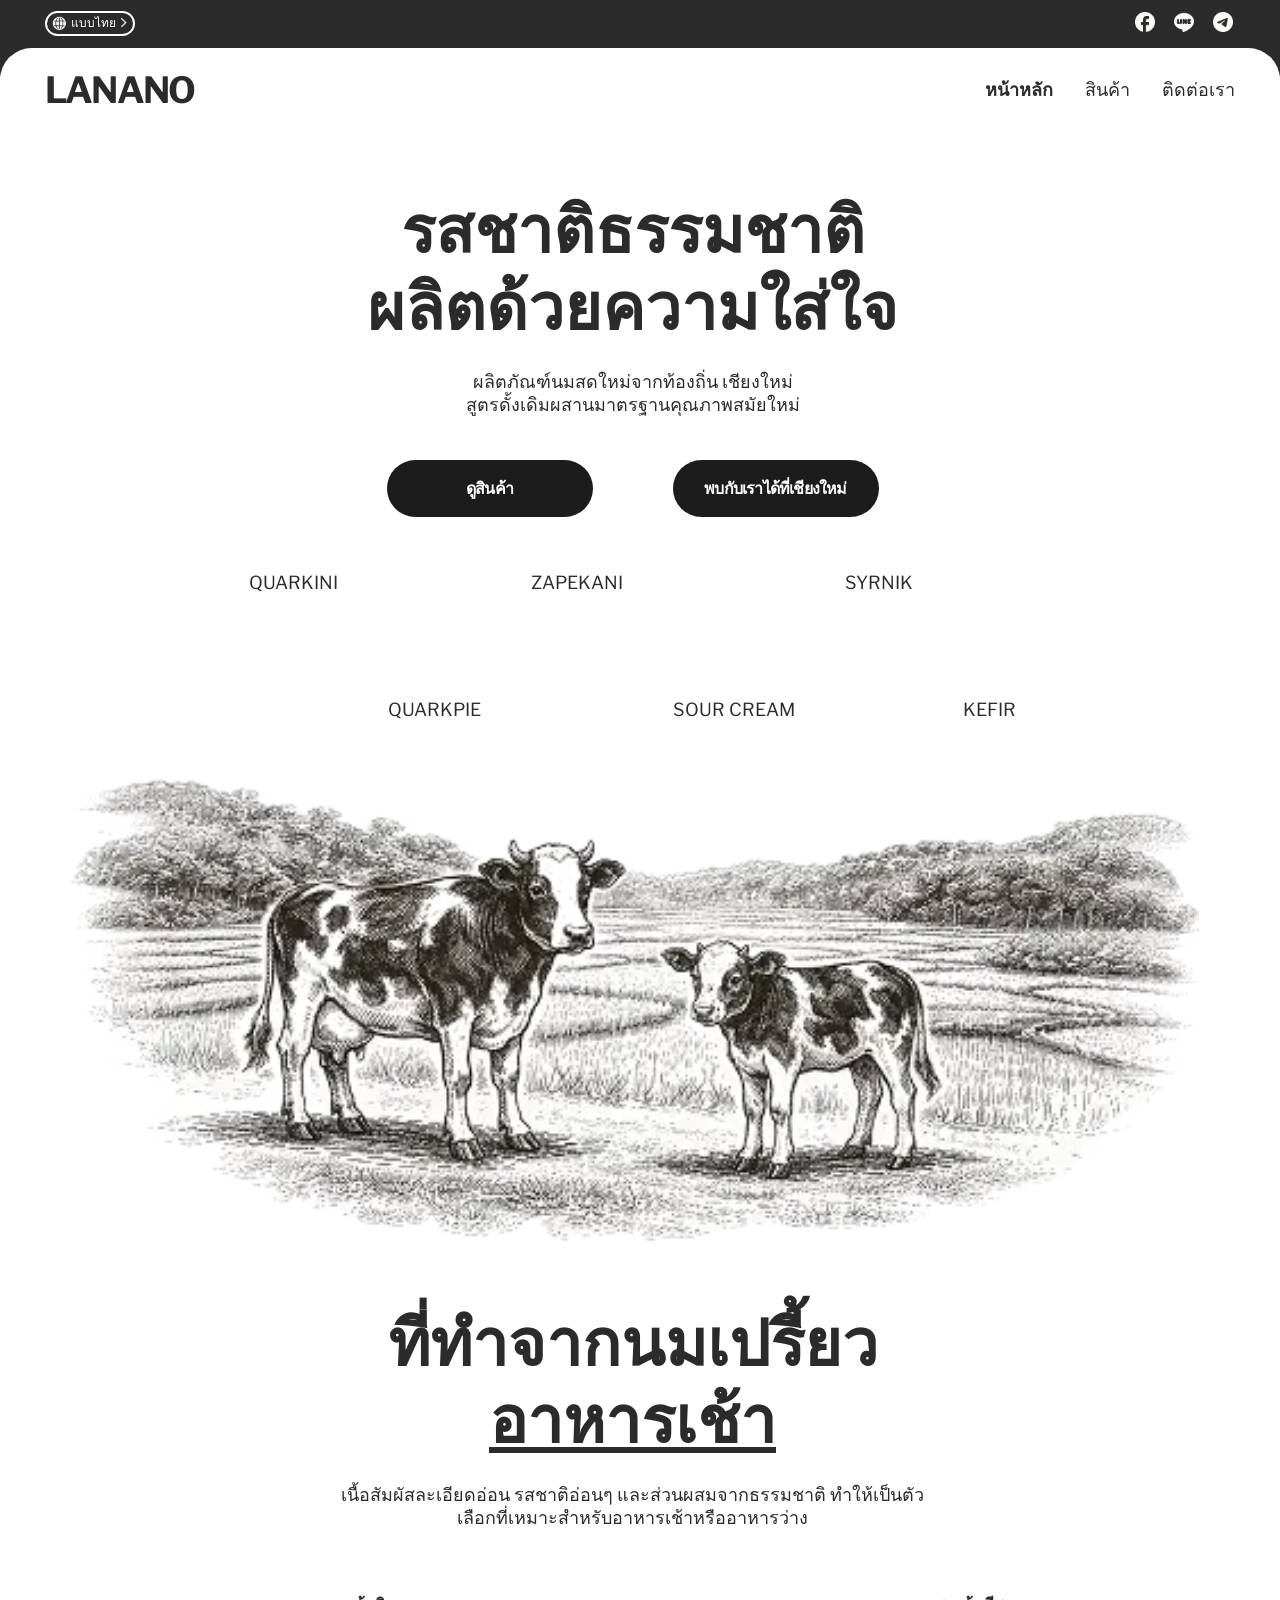
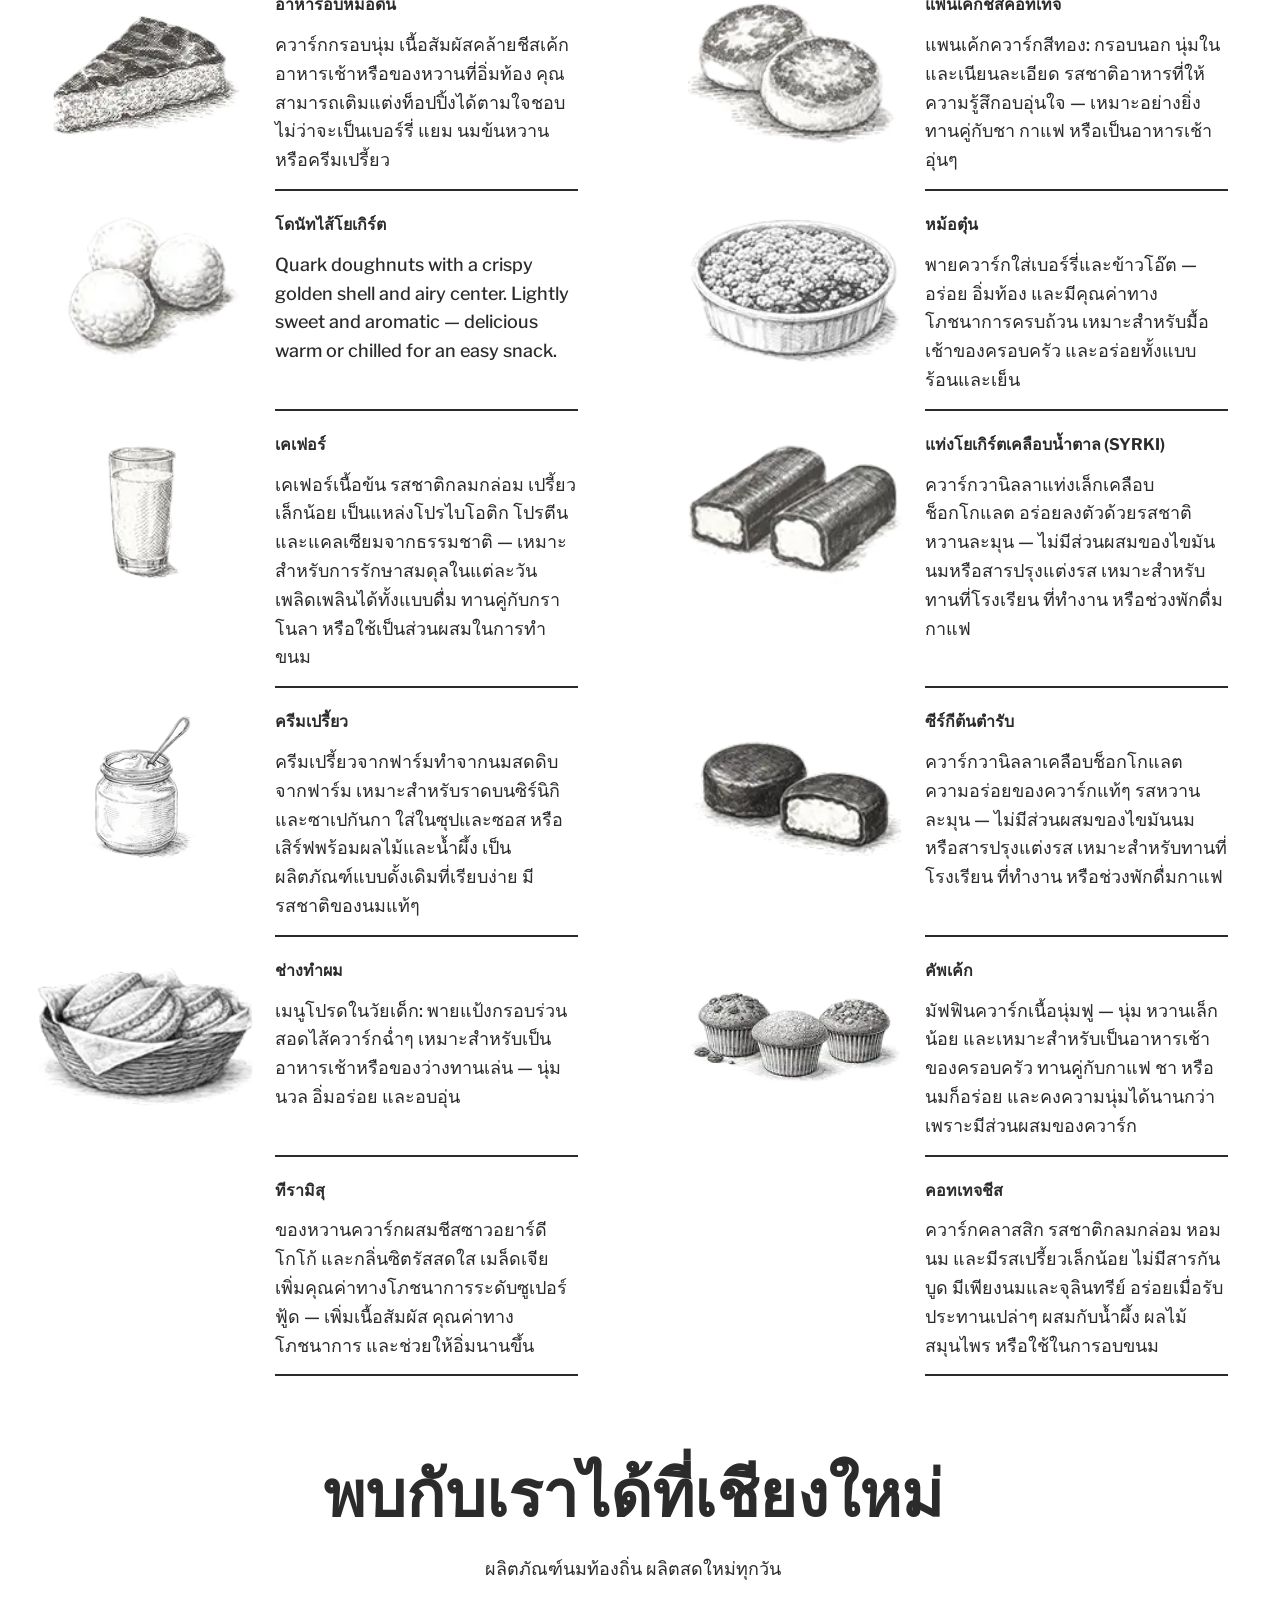
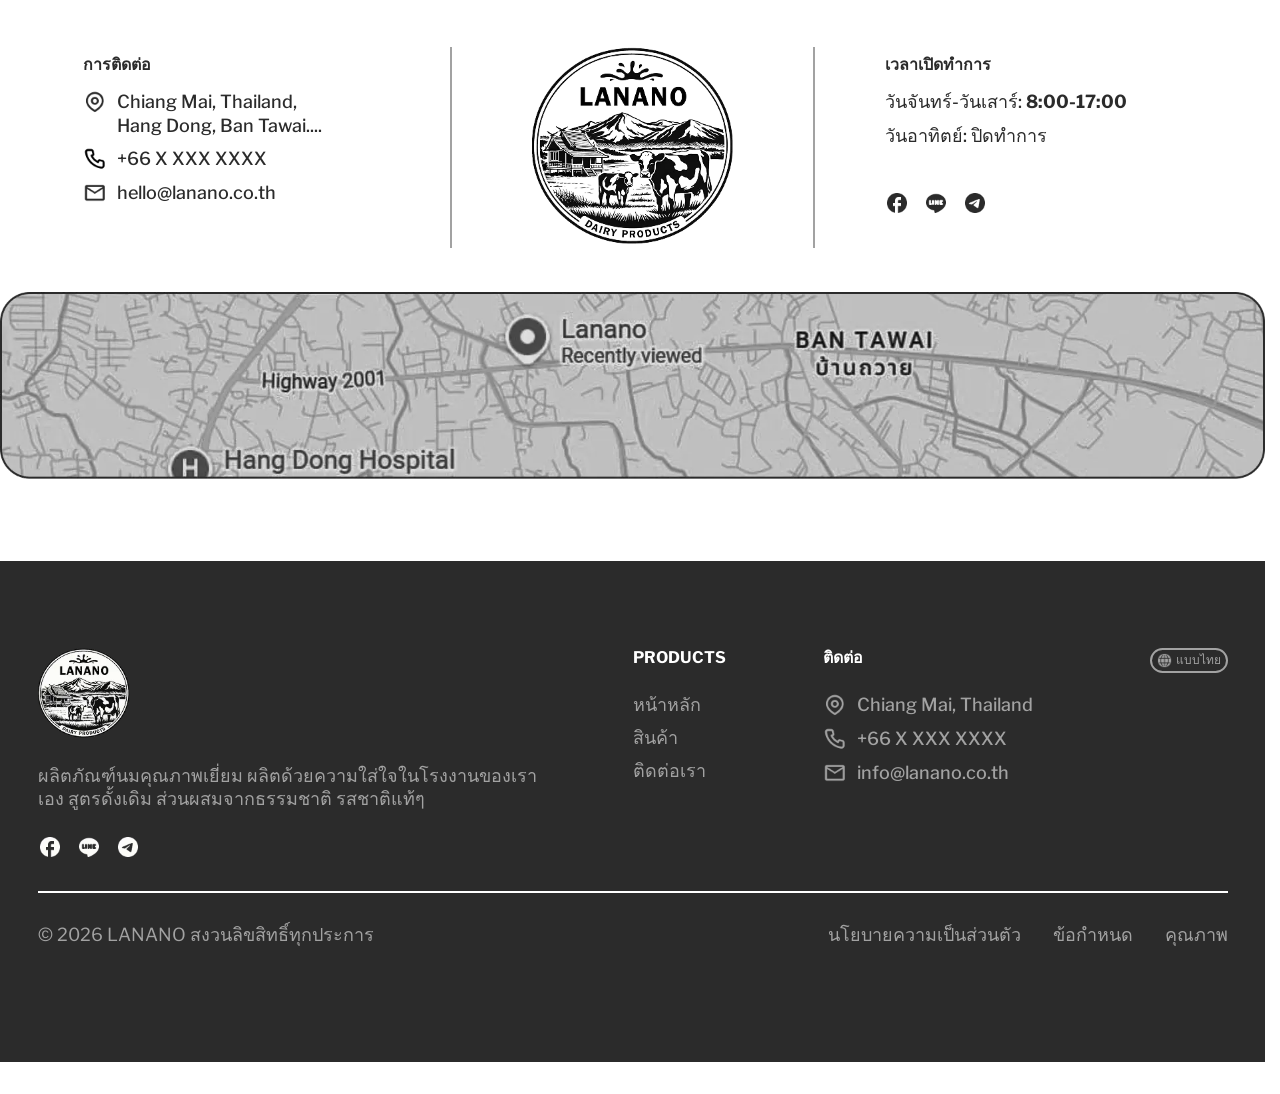
==== commit cd3fd8cf: "modify facebook URL" ====
--- a/th/index.html
+++ b/th/index.html
@@ -73,7 +73,7 @@
           </div>
           <ul class="issocial" aria-label="Social links">
             <li>
-              <a class="icon hover-opacity" target="_blank" href="#!" aria-label="Open facebook">
+              <a class="icon hover-opacity" target="_blank" href="https://www.facebook.com/profile.php?id=61587693653450" aria-label="Open facebook">
                 <img src="/img/social-icons/facebook-white.webp" width="24" height="24" title="Open facebook"
                   alt="Facebook">
               </a>
@@ -568,7 +568,7 @@
                 </div>
                 <ul class="issocial" aria-label="Social links">
                   <li>
-                    <a class="icon hover-opacity" target="_blank" href="#!" aria-label="Open facebook">
+                    <a class="icon hover-opacity" target="_blank" href="https://www.facebook.com/profile.php?id=61587693653450" aria-label="Open facebook">
                       <img src="/img/social-icons/facebook-black.webp" width="24" height="24" title="Open facebook"
                         alt="Facebook">
                     </a>
@@ -621,7 +621,7 @@
             </p>
             <ul class="issocial" aria-label="Social links">
               <li>
-                <a class="icon hover-opacity" target="_blank" href="#!" aria-label="Open facebook">
+                <a class="icon hover-opacity" target="_blank" href="https://www.facebook.com/profile.php?id=61587693653450" aria-label="Open facebook">
                   <img src="/img/social-icons/facebook-white.webp" width="24" height="24" title="Open facebook"
                     alt="Facebook">
                 </a>
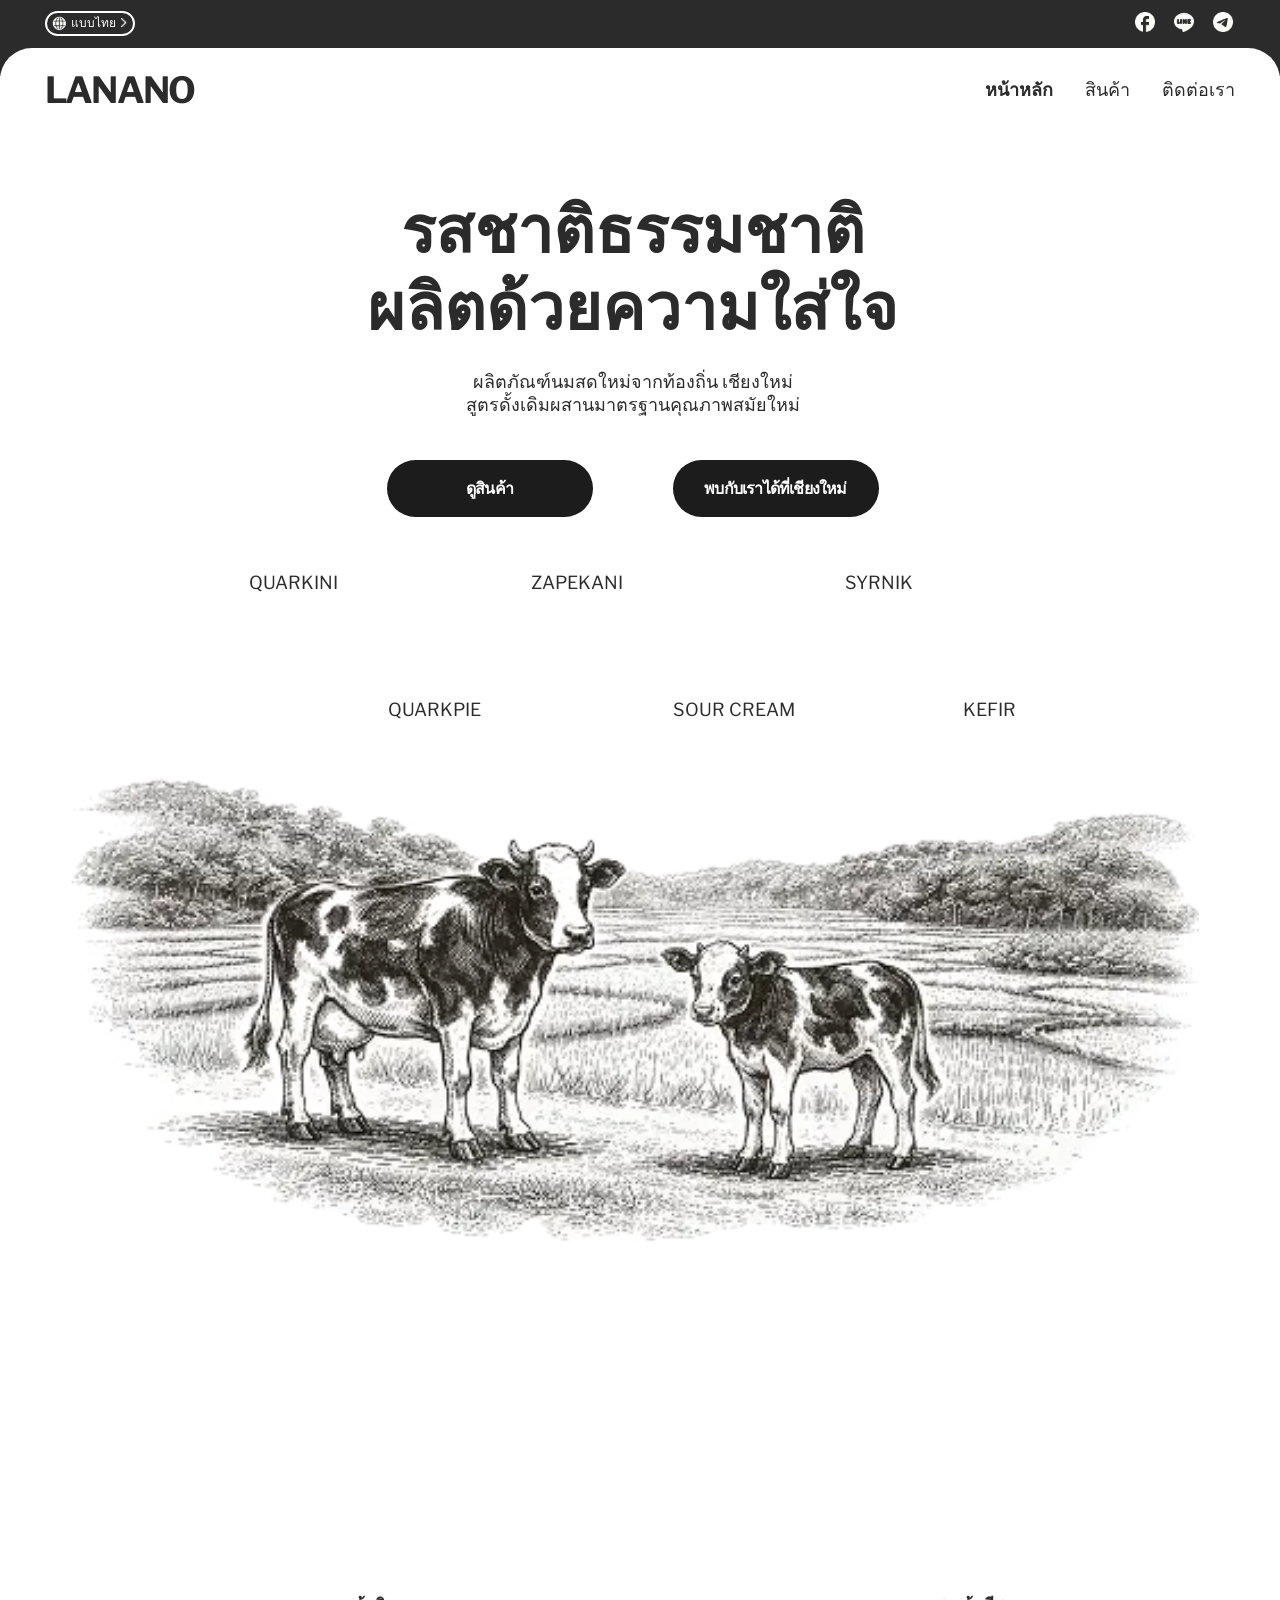
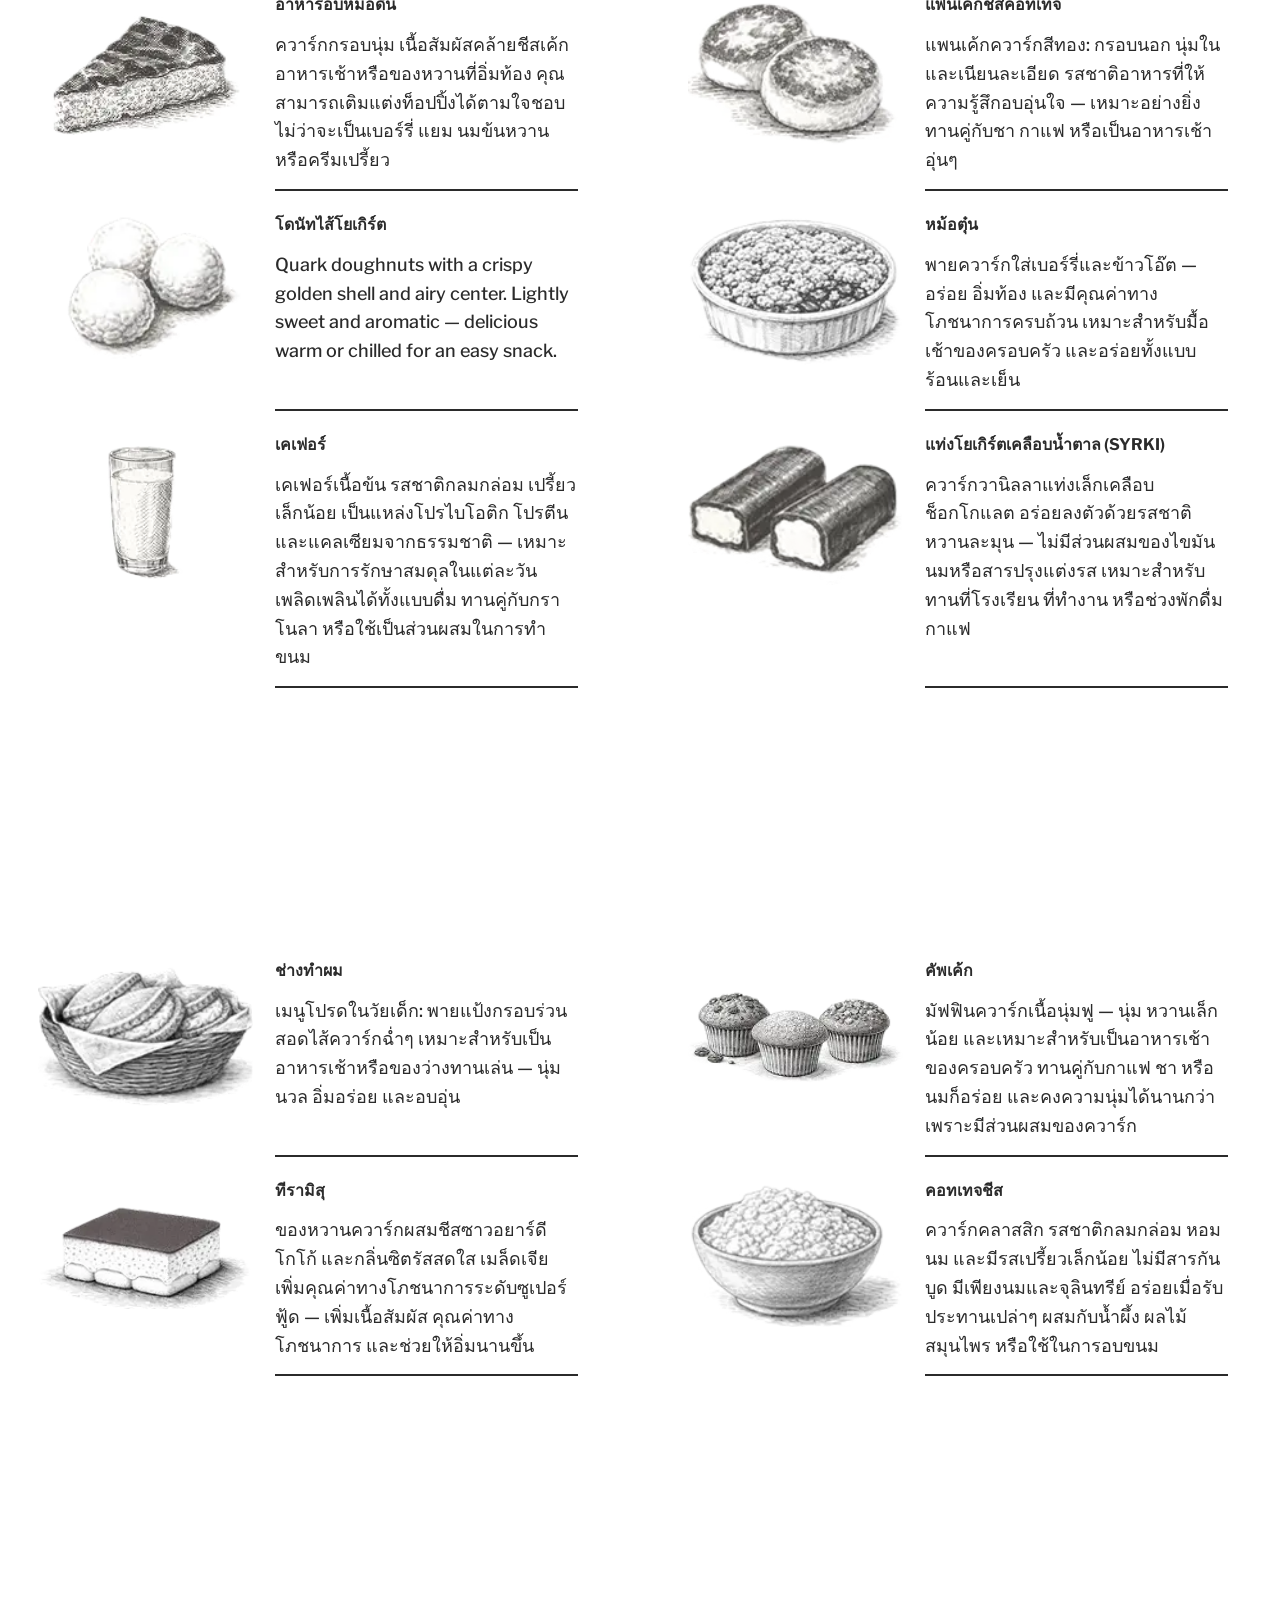
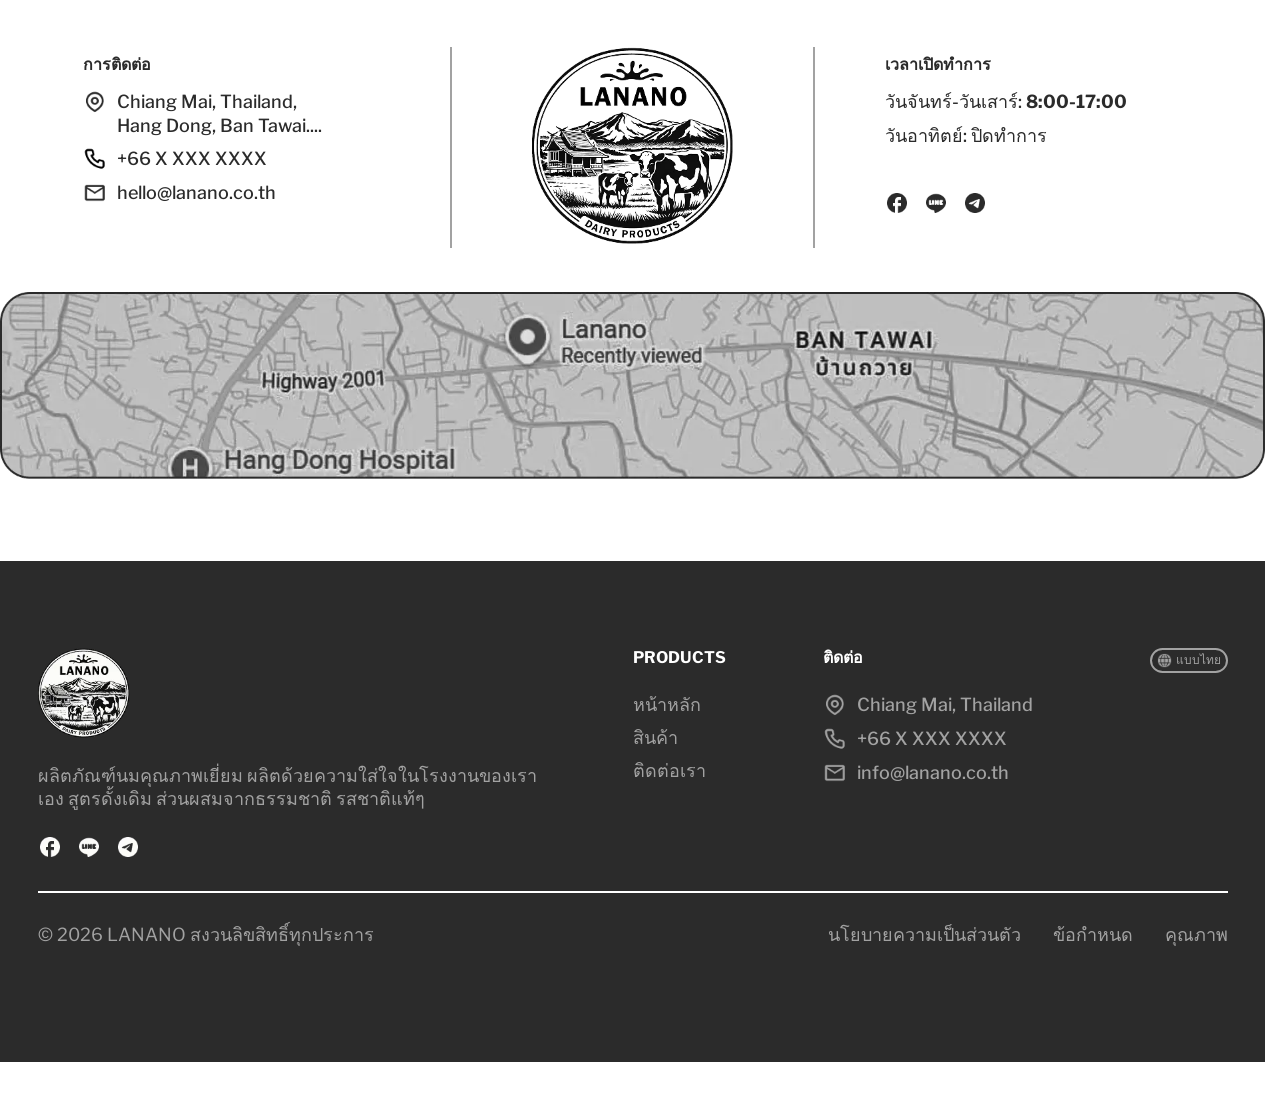
==== commit 597a18fb: "modify lineID URL" ====
--- a/th/index.html
+++ b/th/index.html
@@ -79,7 +79,7 @@
               </a>
             </li>
             <li>
-              <a class="icon hover-opacity" target="_blank" href="#!" aria-label="Open ume">
+              <a class="icon hover-opacity" target="_blank" href="https://line.me/ti/p/@lanano" aria-label="Open ume">
                 <img src="/img/social-icons/ume-white.webp" width="24" height="24" title="Open ume" alt="Ume">
               </a>
             </li>
@@ -574,7 +574,7 @@
                     </a>
                   </li>
                   <li>
-                    <a class="icon hover-opacity" target="_blank" href="#!" aria-label="Open ume">
+                    <a class="icon hover-opacity" target="_blank" href="https://line.me/ti/p/@lanano" aria-label="Open ume">
                       <img src="/img/social-icons/ume-black.webp" width="24" height="24" title="Open ume" alt="Ume">
                     </a>
                   </li>
@@ -627,7 +627,7 @@
                 </a>
               </li>
               <li>
-                <a class="icon hover-opacity" target="_blank" href="#!" aria-label="Open ume">
+                <a class="icon hover-opacity" target="_blank" href="https://line.me/ti/p/@lanano" aria-label="Open ume">
                   <img src="/img/social-icons/ume-white.webp" width="24" height="24" title="Open ume" alt="Ume">
                 </a>
               </li>
